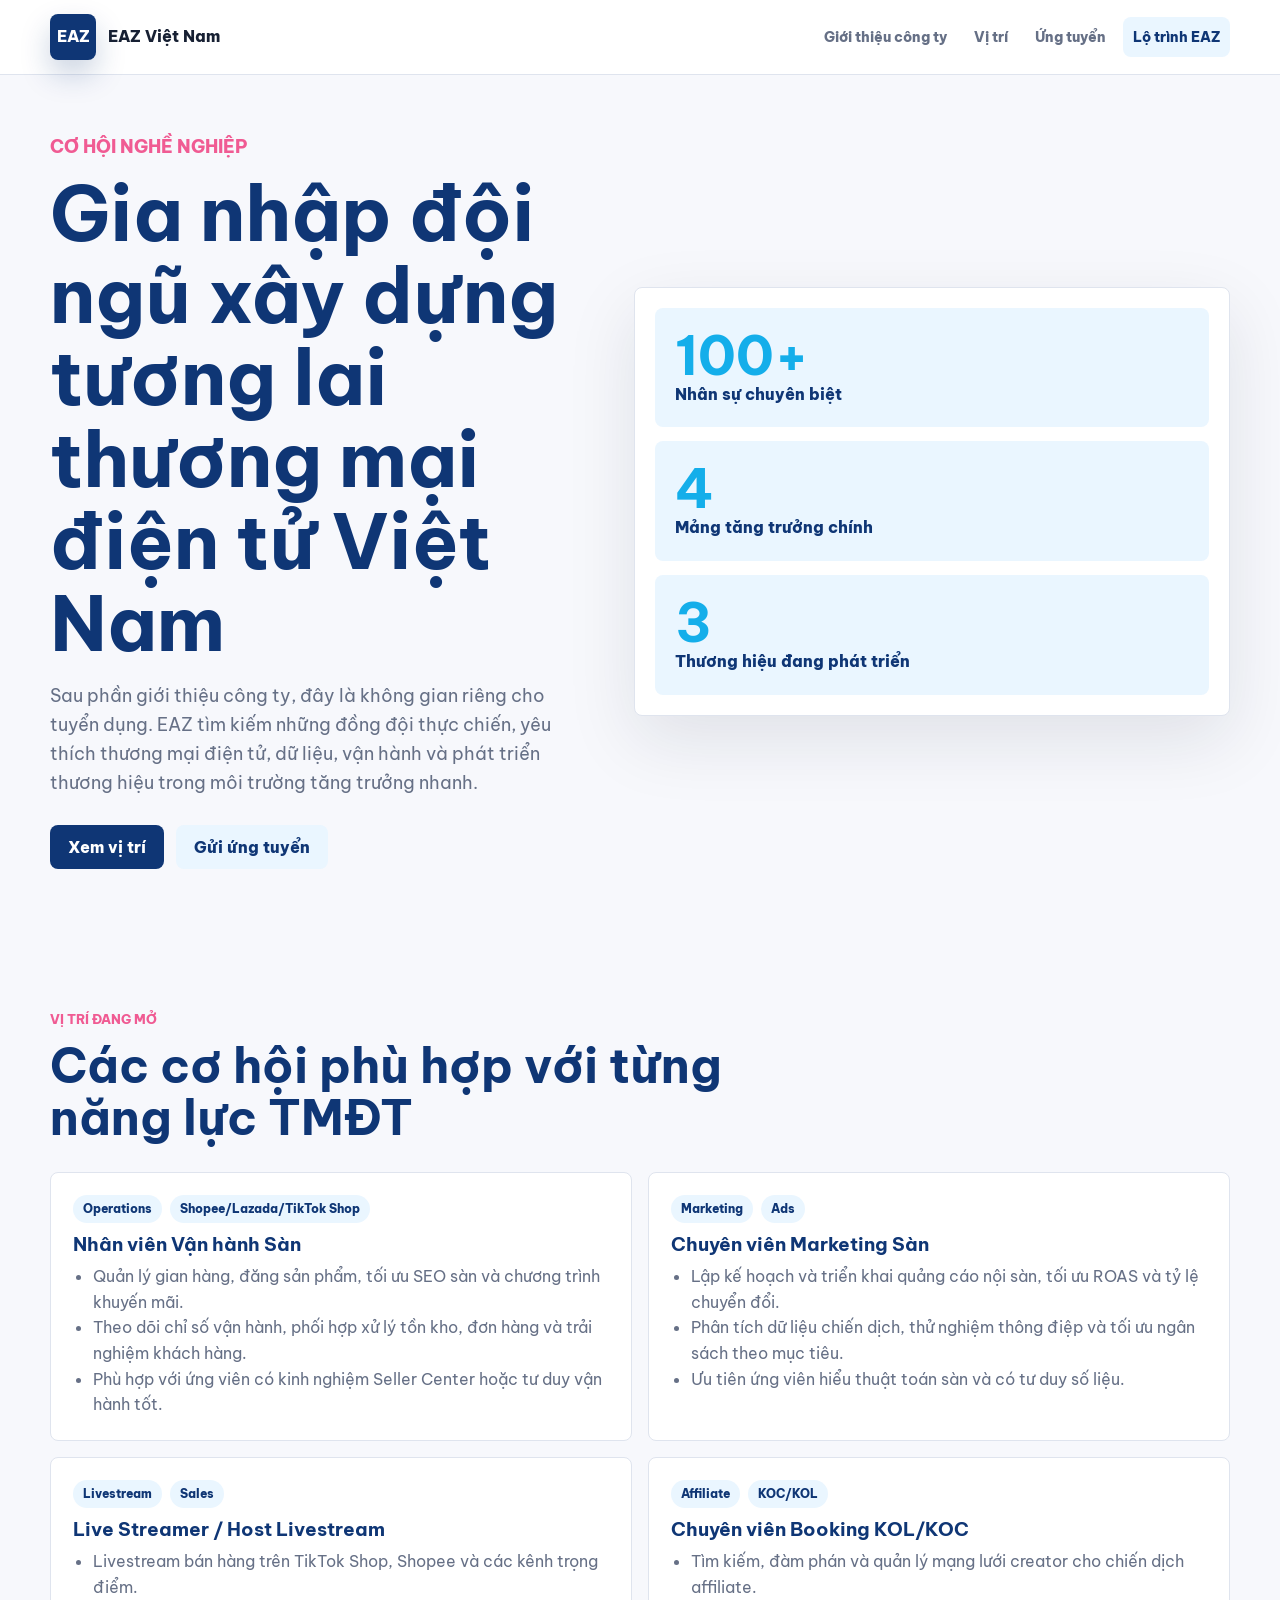
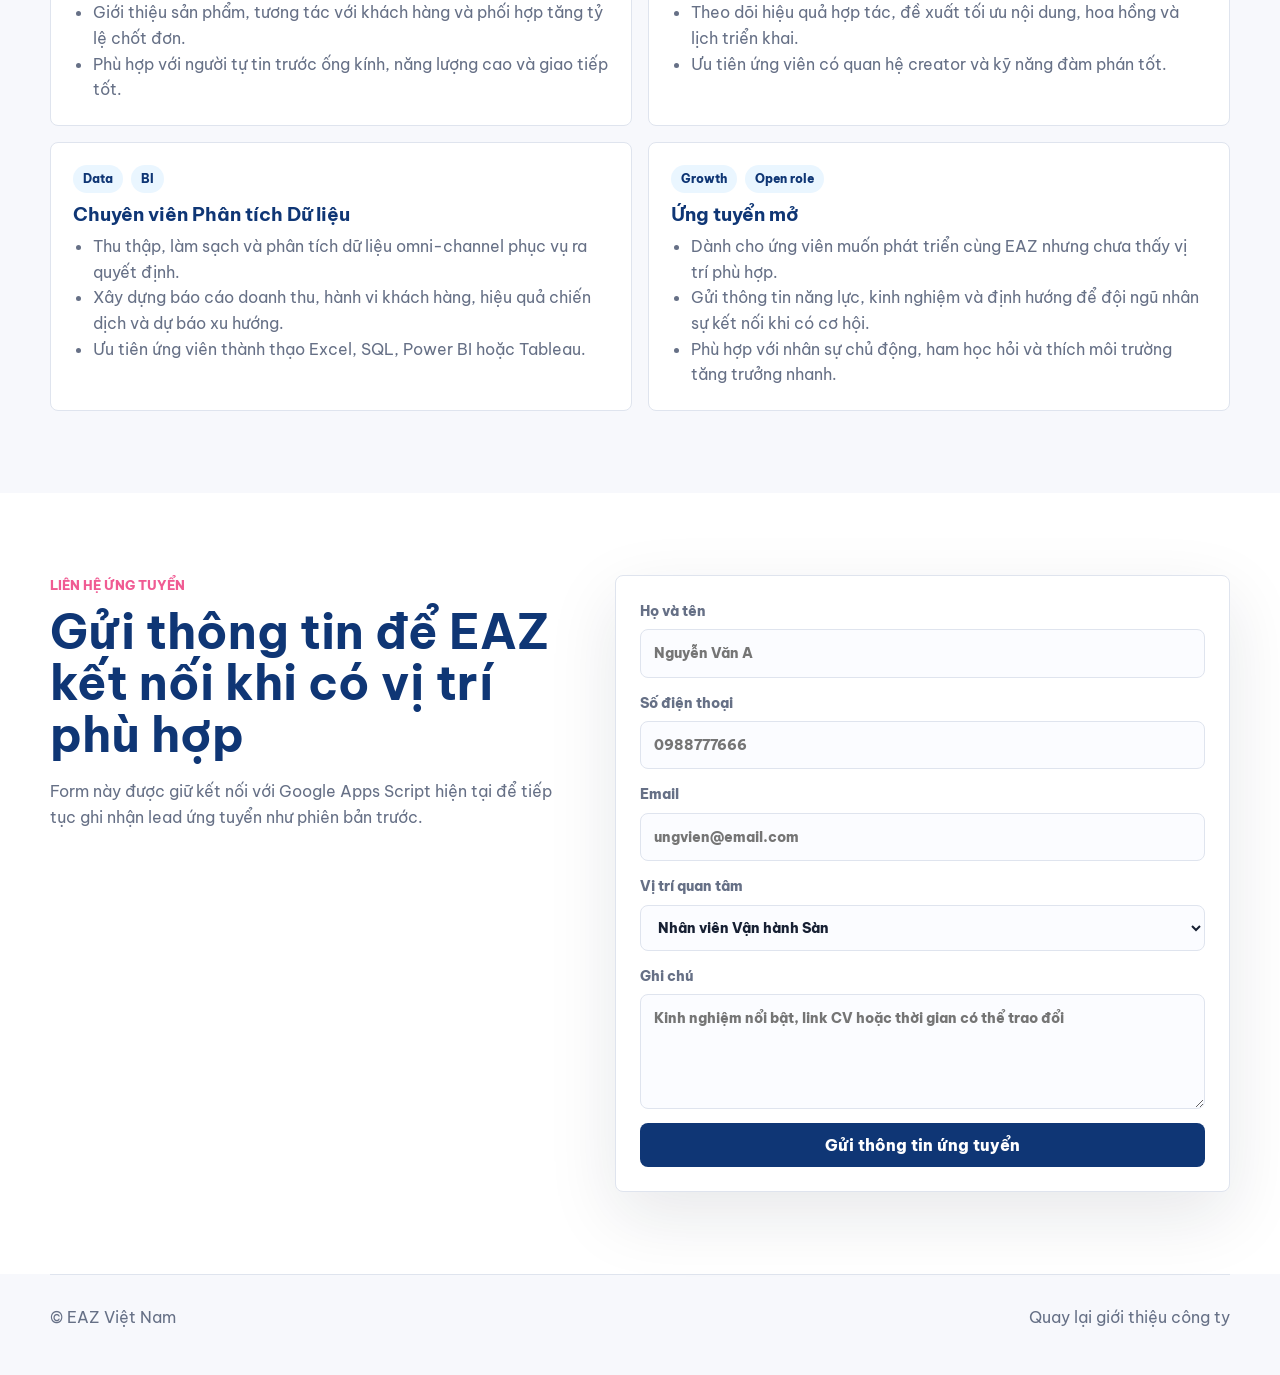
==== recruitment.html @ 61afcfa6 "Create infographic company and recruitment pages" ====
<!doctype html>
<html lang="vi">
  <head>
    <meta charset="utf-8" />
    <meta name="viewport" content="width=device-width, initial-scale=1" />
    <title>Tuyển dụng EAZ Việt Nam</title>
    <meta name="description" content="Cơ hội nghề nghiệp tại EAZ Việt Nam trong thương mại điện tử, livestream, affiliate, marketing, data và vận hành sàn." />
    <link rel="preconnect" href="https://fonts.googleapis.com" />
    <link rel="preconnect" href="https://fonts.gstatic.com" crossorigin />
    <link href="https://fonts.googleapis.com/css2?family=Be+Vietnam+Pro:wght@400;500;600;700;800&display=swap" rel="stylesheet" />
    <link rel="stylesheet" href="./styles.css" />
  </head>
  <body>
    <header class="site-header">
      <nav class="nav" aria-label="Điều hướng chính">
        <a class="brand" href="./index.html" aria-label="Trang chủ EAZ">
          <span class="brand-mark">EAZ</span>
          <span>EAZ Việt Nam</span>
        </a>
        <button class="menu-button" type="button" aria-expanded="false" aria-controls="main-nav">Menu</button>
        <div class="nav-links" id="main-nav">
          <a href="./index.html">Giới thiệu công ty</a>
          <a href="#jobs">Vị trí</a>
          <a href="#apply">Ứng tuyển</a>
          <a class="nav-pill" href="./index.html#roadmap">Lộ trình EAZ</a>
        </div>
      </nav>
    </header>

    <main>
      <section class="hero recruitment-hero">
        <div>
          <p class="eyebrow">Cơ hội nghề nghiệp</p>
          <h1>Gia nhập đội ngũ xây dựng tương lai thương mại điện tử Việt Nam</h1>
          <p>
            Sau phần giới thiệu công ty, đây là không gian riêng cho tuyển dụng. EAZ tìm kiếm những đồng đội thực chiến,
            yêu thích thương mại điện tử, dữ liệu, vận hành và phát triển thương hiệu trong môi trường tăng trưởng nhanh.
          </p>
          <div class="hero-actions">
            <a class="button primary" href="#jobs">Xem vị trí</a>
            <a class="button secondary" href="#apply">Gửi ứng tuyển</a>
          </div>
        </div>
        <aside class="talent-panel">
          <div><strong>100+</strong><span>Nhân sự chuyên biệt</span></div>
          <div><strong>4</strong><span>Mảng tăng trưởng chính</span></div>
          <div><strong>3</strong><span>Thương hiệu đang phát triển</span></div>
        </aside>
      </section>

      <section class="section" id="jobs">
        <div class="section-heading">
          <p class="eyebrow">Vị trí đang mở</p>
          <h2>Các cơ hội phù hợp với từng năng lực TMĐT</h2>
        </div>
        <div class="jobs-grid">
          <article class="job-card">
            <div class="job-tags"><span>Operations</span><span>Shopee/Lazada/TikTok Shop</span></div>
            <h3>Nhân viên Vận hành Sàn</h3>
            <ul>
              <li>Quản lý gian hàng, đăng sản phẩm, tối ưu SEO sàn và chương trình khuyến mãi.</li>
              <li>Theo dõi chỉ số vận hành, phối hợp xử lý tồn kho, đơn hàng và trải nghiệm khách hàng.</li>
              <li>Phù hợp với ứng viên có kinh nghiệm Seller Center hoặc tư duy vận hành tốt.</li>
            </ul>
          </article>
          <article class="job-card">
            <div class="job-tags"><span>Marketing</span><span>Ads</span></div>
            <h3>Chuyên viên Marketing Sàn</h3>
            <ul>
              <li>Lập kế hoạch và triển khai quảng cáo nội sàn, tối ưu ROAS và tỷ lệ chuyển đổi.</li>
              <li>Phân tích dữ liệu chiến dịch, thử nghiệm thông điệp và tối ưu ngân sách theo mục tiêu.</li>
              <li>Ưu tiên ứng viên hiểu thuật toán sàn và có tư duy số liệu.</li>
            </ul>
          </article>
          <article class="job-card">
            <div class="job-tags"><span>Livestream</span><span>Sales</span></div>
            <h3>Live Streamer / Host Livestream</h3>
            <ul>
              <li>Livestream bán hàng trên TikTok Shop, Shopee và các kênh trọng điểm.</li>
              <li>Giới thiệu sản phẩm, tương tác với khách hàng và phối hợp tăng tỷ lệ chốt đơn.</li>
              <li>Phù hợp với người tự tin trước ống kính, năng lượng cao và giao tiếp tốt.</li>
            </ul>
          </article>
          <article class="job-card">
            <div class="job-tags"><span>Affiliate</span><span>KOC/KOL</span></div>
            <h3>Chuyên viên Booking KOL/KOC</h3>
            <ul>
              <li>Tìm kiếm, đàm phán và quản lý mạng lưới creator cho chiến dịch affiliate.</li>
              <li>Theo dõi hiệu quả hợp tác, đề xuất tối ưu nội dung, hoa hồng và lịch triển khai.</li>
              <li>Ưu tiên ứng viên có quan hệ creator và kỹ năng đàm phán tốt.</li>
            </ul>
          </article>
          <article class="job-card">
            <div class="job-tags"><span>Data</span><span>BI</span></div>
            <h3>Chuyên viên Phân tích Dữ liệu</h3>
            <ul>
              <li>Thu thập, làm sạch và phân tích dữ liệu omni-channel phục vụ ra quyết định.</li>
              <li>Xây dựng báo cáo doanh thu, hành vi khách hàng, hiệu quả chiến dịch và dự báo xu hướng.</li>
              <li>Ưu tiên ứng viên thành thạo Excel, SQL, Power BI hoặc Tableau.</li>
            </ul>
          </article>
          <article class="job-card">
            <div class="job-tags"><span>Growth</span><span>Open role</span></div>
            <h3>Ứng tuyển mở</h3>
            <ul>
              <li>Dành cho ứng viên muốn phát triển cùng EAZ nhưng chưa thấy vị trí phù hợp.</li>
              <li>Gửi thông tin năng lực, kinh nghiệm và định hướng để đội ngũ nhân sự kết nối khi có cơ hội.</li>
              <li>Phù hợp với nhân sự chủ động, ham học hỏi và thích môi trường tăng trưởng nhanh.</li>
            </ul>
          </article>
        </div>
      </section>

      <section class="section apply-section" id="apply">
        <div>
          <p class="eyebrow">Liên hệ ứng tuyển</p>
          <h2>Gửi thông tin để EAZ kết nối khi có vị trí phù hợp</h2>
          <p>
            Form này được giữ kết nối với Google Apps Script hiện tại để tiếp tục ghi nhận lead ứng tuyển như phiên bản trước.
          </p>
        </div>
        <form class="apply-form" id="apply-form">
          <label>Họ và tên<input name="name" type="text" placeholder="Nguyễn Văn A" required /></label>
          <label>Số điện thoại<input name="phone" type="tel" placeholder="0988777666" required /></label>
          <label>Email<input name="email" type="email" placeholder="ungvien@email.com" /></label>
          <label>
            Vị trí quan tâm
            <select name="job">
              <option>Nhân viên Vận hành Sàn</option>
              <option>Chuyên viên Marketing Sàn</option>
              <option>Live Streamer / Host Livestream</option>
              <option>Chuyên viên Booking KOL/KOC</option>
              <option>Chuyên viên Phân tích Dữ liệu</option>
              <option>Ứng tuyển mở</option>
            </select>
          </label>
          <label>Ghi chú<textarea name="message" rows="4" placeholder="Kinh nghiệm nổi bật, link CV hoặc thời gian có thể trao đổi"></textarea></label>
          <button class="button primary" type="submit">Gửi thông tin ứng tuyển</button>
        </form>
      </section>
    </main>

    <footer class="footer">
      <span>© EAZ Việt Nam</span>
      <span><a href="./index.html">Quay lại giới thiệu công ty</a></span>
    </footer>

    <script src="./script.js"></script>
  </body>
</html>
---- styles.css ----
:root {
  color-scheme: light;
  --ink: #172033;
  --muted: #667086;
  --line: #dfe4ee;
  --bg: #f7f8fc;
  --surface: #ffffff;
  --primary: #0f3675;
  --primary-2: #1173bc;
  --cyan: #14aeea;
  --pink: #f05b93;
  --green: #18a878;
  --soft-blue: #eaf6ff;
  --soft-pink: #fff0f6;
  --shadow: 0 24px 70px rgba(23, 32, 51, 0.1);
}

* {
  box-sizing: border-box;
}

html {
  scroll-behavior: smooth;
}

body {
  margin: 0;
  color: var(--ink);
  background: var(--bg);
  font-family: "Be Vietnam Pro", system-ui, -apple-system, BlinkMacSystemFont, "Segoe UI", sans-serif;
  line-height: 1.6;
}

a {
  color: inherit;
  text-decoration: none;
}

img {
  display: block;
  max-width: 100%;
}

.site-header {
  position: sticky;
  top: 0;
  z-index: 20;
  background: rgba(255, 255, 255, 0.93);
  border-bottom: 1px solid var(--line);
  backdrop-filter: blur(18px);
}

.nav,
.section,
.hero,
.footer {
  width: min(1180px, calc(100% - 40px));
  margin: 0 auto;
}

.nav {
  min-height: 74px;
  display: flex;
  align-items: center;
  justify-content: space-between;
  gap: 22px;
}

.brand {
  display: inline-flex;
  align-items: center;
  gap: 12px;
  color: var(--ink);
  font-weight: 800;
}

.brand-mark {
  display: grid;
  width: 46px;
  height: 46px;
  place-items: center;
  border-radius: 8px;
  color: #fff;
  background: var(--primary);
  box-shadow: 0 14px 30px rgba(15, 54, 117, 0.22);
}

.nav-links {
  display: flex;
  align-items: center;
  gap: 7px;
  color: var(--muted);
  font-size: 14px;
  font-weight: 750;
}

.nav-links a {
  padding: 9px 10px;
  border-radius: 8px;
}

.nav-links a:hover,
.nav-pill {
  color: var(--primary);
  background: var(--soft-blue);
}

.menu-button,
.button {
  display: inline-flex;
  min-height: 44px;
  align-items: center;
  justify-content: center;
  border: 0;
  border-radius: 8px;
  padding: 0 18px;
  cursor: pointer;
  font: inherit;
  font-weight: 800;
}

.menu-button {
  display: none;
  border: 1px solid var(--line);
  background: var(--surface);
}

.button.primary {
  color: #fff;
  background: var(--primary);
}

.button.secondary {
  color: var(--primary);
  background: var(--soft-blue);
}

.hero {
  min-height: calc(100vh - 74px);
  display: grid;
  grid-template-columns: minmax(0, 0.95fr) minmax(400px, 1.05fr);
  gap: 44px;
  align-items: center;
  padding: 58px 0;
}

.hero h1,
.section h2 {
  margin: 0 0 18px;
  color: var(--primary);
  line-height: 1.08;
  letter-spacing: 0;
}

.hero h1 {
  font-size: clamp(44px, 6vw, 76px);
}

.section h2 {
  font-size: clamp(30px, 4vw, 48px);
}

h3,
p {
  margin-top: 0;
}

h3 {
  margin-bottom: 8px;
  color: var(--primary);
  line-height: 1.25;
}

p,
li {
  color: var(--muted);
}

.eyebrow {
  margin: 0 0 10px;
  color: var(--pink);
  font-size: 13px;
  font-weight: 800;
  letter-spacing: 0;
  text-transform: uppercase;
}

.hero-copy p,
.recruitment-hero p {
  max-width: 670px;
  font-size: 18px;
}

.hero-actions {
  display: flex;
  flex-wrap: wrap;
  gap: 12px;
  margin-top: 28px;
}

.orbit-wrap {
  min-height: 540px;
  display: grid;
  place-items: end center;
  overflow: hidden;
}

.orbit {
  position: relative;
  width: min(100%, 650px);
  aspect-ratio: 1.25 / 1;
  border-bottom: 0;
}

.orbit::before,
.orbit::after {
  content: "";
  position: absolute;
  inset: 15% 2% auto;
  height: 76%;
  border: 15px solid rgba(20, 174, 234, 0.18);
  border-bottom: 0;
  border-radius: 999px 999px 0 0;
}

.orbit::after {
  inset: 29% 15% auto;
  height: 55%;
  border-width: 58px;
  filter: blur(2px);
}

.orbit-core {
  position: absolute;
  left: 50%;
  bottom: 8%;
  z-index: 2;
  transform: translateX(-50%);
  text-align: center;
}

.orbit-core strong,
.orbit-core span {
  display: block;
  font-size: clamp(38px, 5vw, 62px);
  font-weight: 850;
  line-height: 1.1;
}

.orbit-core span {
  color: var(--cyan);
}

.orbit-node {
  position: absolute;
  z-index: 3;
  display: grid;
  width: 88px;
  height: 88px;
  place-items: center;
  border: 1px solid var(--line);
  border-radius: 50%;
  color: var(--primary);
  background: #fff;
  box-shadow: var(--shadow);
  font-size: 12px;
  font-weight: 850;
  text-align: center;
}

.node-1 { left: 8%; top: 45%; }
.node-2 { left: 25%; top: 19%; }
.node-3 { left: 50%; top: 7%; transform: translateX(-50%); }
.node-4 { right: 25%; top: 19%; }
.node-5 { right: 7%; top: 45%; }

.section {
  padding: 82px 0;
}

.section-heading {
  max-width: 760px;
  margin-bottom: 28px;
}

.split-section,
.mission-board,
.apply-section {
  display: grid;
  grid-template-columns: minmax(0, 0.85fr) minmax(420px, 1fr);
  gap: 42px;
  align-items: start;
}

.rich-copy {
  padding-left: 28px;
  border-left: 6px solid var(--cyan);
}

.figures-section {
  background: #fff;
  width: 100%;
  max-width: none;
  padding-left: max(20px, calc((100vw - 1180px) / 2));
  padding-right: max(20px, calc((100vw - 1180px) / 2));
}

.figure-list {
  display: grid;
  max-width: 780px;
  margin-left: auto;
  gap: 34px;
}

.figure-list article {
  display: grid;
  grid-template-columns: 180px minmax(0, 1fr);
  gap: 28px;
  align-items: start;
}

.figure-list strong {
  color: var(--cyan);
  font-size: clamp(56px, 9vw, 104px);
  font-weight: 500;
  line-height: 0.95;
}

.mission-card,
.brand-flow article,
.value-grid article,
.roadmap article,
.job-card,
.apply-form,
.talent-panel {
  border: 1px solid var(--line);
  border-radius: 8px;
  background: var(--surface);
}

.mission-card {
  padding: 24px;
}

.mission-card.vision {
  grid-row: span 2;
  color: #fff;
  background: linear-gradient(135deg, var(--primary), var(--primary-2));
}

.mission-card.vision h2,
.mission-card.vision .eyebrow {
  color: #fff;
}

.brand-flow {
  display: grid;
  grid-template-columns: repeat(3, minmax(0, 1fr));
  gap: 16px;
}

.brand-flow article {
  overflow: hidden;
}

.brand-flow img {
  width: 100%;
  height: 230px;
  object-fit: cover;
  background: #eef3f8;
}

.brand-flow h3,
.brand-flow p {
  padding-left: 22px;
  padding-right: 22px;
}

.brand-flow h3 {
  padding-top: 20px;
}

.brand-flow p {
  padding-bottom: 22px;
}

.process-wheel {
  position: relative;
  min-height: 620px;
  display: grid;
  place-items: center;
}

.process-wheel::before {
  content: "";
  position: absolute;
  width: min(620px, 78vw);
  aspect-ratio: 1;
  border: 2px dashed rgba(20, 174, 234, 0.45);
  border-radius: 50%;
}

.process-core {
  position: relative;
  z-index: 2;
  display: grid;
  width: 190px;
  height: 190px;
  place-items: center;
  border-radius: 50%;
  color: #fff;
  background: var(--primary);
  font-size: 28px;
  font-weight: 850;
  line-height: 1.1;
  text-align: center;
  box-shadow: var(--shadow);
}

.process-item {
  position: absolute;
  width: min(270px, 42vw);
  padding: 18px;
  border: 1px solid var(--line);
  border-radius: 8px;
  background: #fff;
  box-shadow: 0 18px 48px rgba(23, 32, 51, 0.08);
}

.process-item span,
.value-grid span,
.roadmap span {
  color: var(--pink);
  font-weight: 850;
}

.item-a { left: 4%; top: 11%; }
.item-b { right: 4%; top: 11%; }
.item-c { right: 4%; bottom: 11%; }
.item-d { left: 4%; bottom: 11%; }

.culture-section {
  background: var(--soft-blue);
  width: 100%;
  max-width: none;
  padding-left: max(20px, calc((100vw - 1180px) / 2));
  padding-right: max(20px, calc((100vw - 1180px) / 2));
}

.value-grid,
.roadmap,
.jobs-grid {
  display: grid;
  grid-template-columns: repeat(3, minmax(0, 1fr));
  gap: 16px;
}

.value-grid article,
.roadmap article,
.job-card {
  padding: 22px;
}

.roadmap {
  position: relative;
}

.roadmap::before {
  content: "";
  position: absolute;
  left: 8%;
  right: 8%;
  top: 42px;
  height: 3px;
  background: linear-gradient(90deg, var(--cyan), var(--pink));
}

.roadmap article {
  position: relative;
}

.company-close {
  text-align: center;
}

.company-close h2 {
  max-width: 860px;
  margin-left: auto;
  margin-right: auto;
}

.recruitment-hero {
  min-height: 560px;
}

.talent-panel {
  display: grid;
  gap: 14px;
  padding: 20px;
  box-shadow: var(--shadow);
}

.talent-panel div {
  padding: 20px;
  border-radius: 8px;
  background: var(--soft-blue);
}

.talent-panel strong {
  display: block;
  color: var(--cyan);
  font-size: 54px;
  line-height: 1;
}

.talent-panel span {
  color: var(--primary);
  font-weight: 800;
}

.jobs-grid {
  grid-template-columns: repeat(2, minmax(0, 1fr));
}

.job-tags {
  display: flex;
  flex-wrap: wrap;
  gap: 8px;
  margin-bottom: 10px;
}

.job-tags span {
  display: inline-flex;
  min-height: 28px;
  align-items: center;
  border-radius: 999px;
  padding: 0 10px;
  color: var(--primary);
  background: var(--soft-blue);
  font-size: 12px;
  font-weight: 800;
}

.job-card ul {
  margin: 0;
  padding-left: 20px;
}

.apply-section {
  background: #fff;
  width: 100%;
  max-width: none;
  padding-left: max(20px, calc((100vw - 1180px) / 2));
  padding-right: max(20px, calc((100vw - 1180px) / 2));
}

.apply-form {
  display: grid;
  gap: 14px;
  padding: 24px;
  box-shadow: var(--shadow);
}

label {
  display: grid;
  gap: 7px;
  color: var(--muted);
  font-size: 14px;
  font-weight: 750;
}

input,
select,
textarea {
  width: 100%;
  border: 1px solid var(--line);
  border-radius: 8px;
  background: #fbfcff;
  color: var(--ink);
  font: inherit;
  padding: 12px 13px;
  outline: none;
}

textarea {
  resize: vertical;
}

input:focus,
select:focus,
textarea:focus {
  border-color: var(--primary-2);
  box-shadow: 0 0 0 3px var(--soft-blue);
}

.footer {
  display: flex;
  justify-content: space-between;
  gap: 18px;
  padding: 30px 0 44px;
  color: var(--muted);
  border-top: 1px solid var(--line);
}

.toast {
  position: fixed;
  right: 18px;
  bottom: 18px;
  z-index: 50;
  max-width: min(360px, calc(100% - 36px));
  padding: 13px 15px;
  border-radius: 8px;
  color: #fff;
  background: var(--primary);
  box-shadow: var(--shadow);
}

@media (max-width: 980px) {
  .nav {
    flex-wrap: wrap;
    padding: 12px 0;
  }

  .menu-button {
    display: inline-flex;
  }

  .nav-links {
    display: none;
    width: 100%;
    flex-direction: column;
    align-items: stretch;
  }

  .nav-links.open {
    display: flex;
  }

  .hero,
  .split-section,
  .mission-board,
  .apply-section {
    grid-template-columns: 1fr;
  }

  .orbit-wrap {
    min-height: 430px;
  }

  .brand-flow,
  .value-grid,
  .roadmap,
  .jobs-grid {
    grid-template-columns: repeat(2, minmax(0, 1fr));
  }

  .figure-list {
    margin-left: 0;
  }

  .process-wheel {
    display: grid;
    min-height: auto;
    gap: 14px;
  }

  .process-wheel::before,
  .process-core {
    display: none;
  }

  .process-item {
    position: static;
    width: auto;
  }

  .roadmap::before {
    display: none;
  }
}

@media (max-width: 640px) {
  .nav,
  .section,
  .hero,
  .footer {
    width: min(100% - 24px, 1180px);
  }

  .hero {
    min-height: auto;
    padding: 44px 0;
  }

  .hero h1 {
    font-size: 42px;
  }

  .orbit-node {
    width: 70px;
    height: 70px;
    font-size: 10px;
  }

  .figure-list article,
  .brand-flow,
  .value-grid,
  .roadmap,
  .jobs-grid {
    grid-template-columns: 1fr;
  }

  .figure-list article {
    gap: 8px;
  }

  .rich-copy {
    padding-left: 18px;
  }

  .footer {
    flex-direction: column;
  }
}
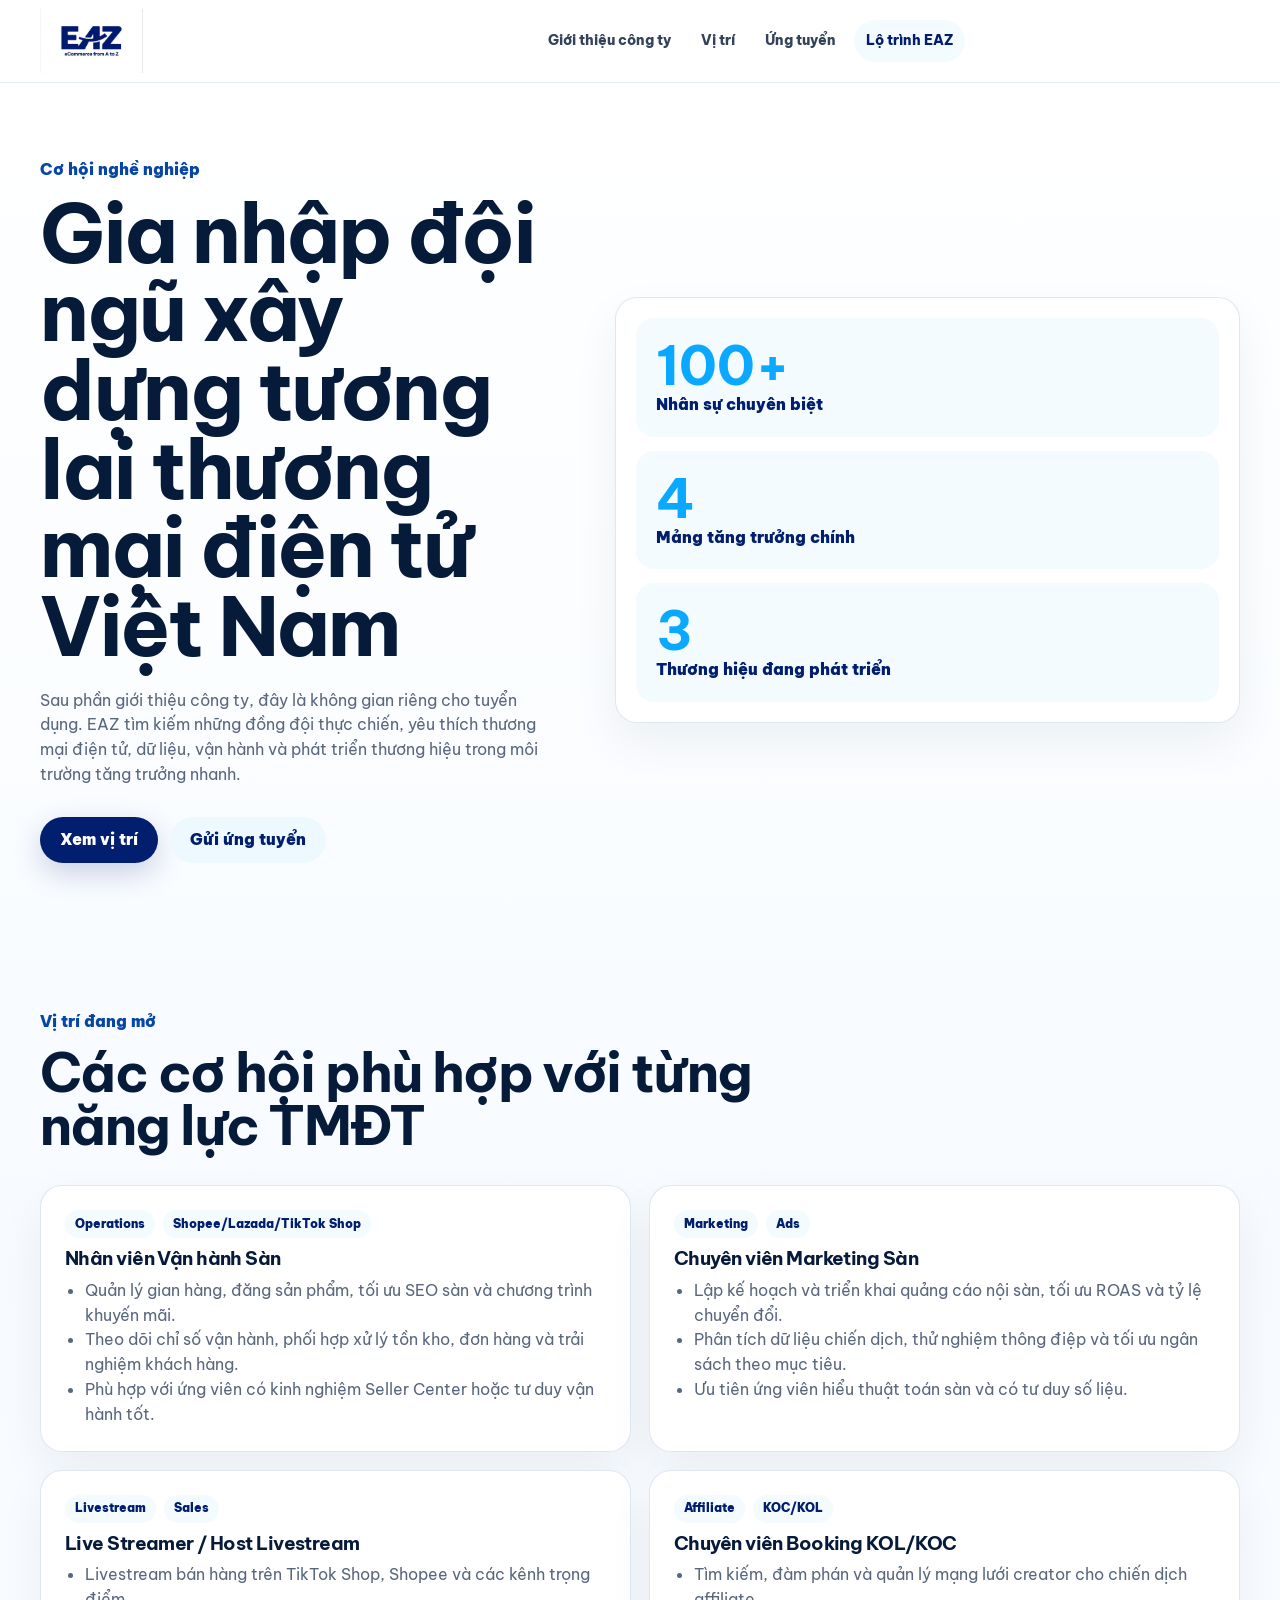
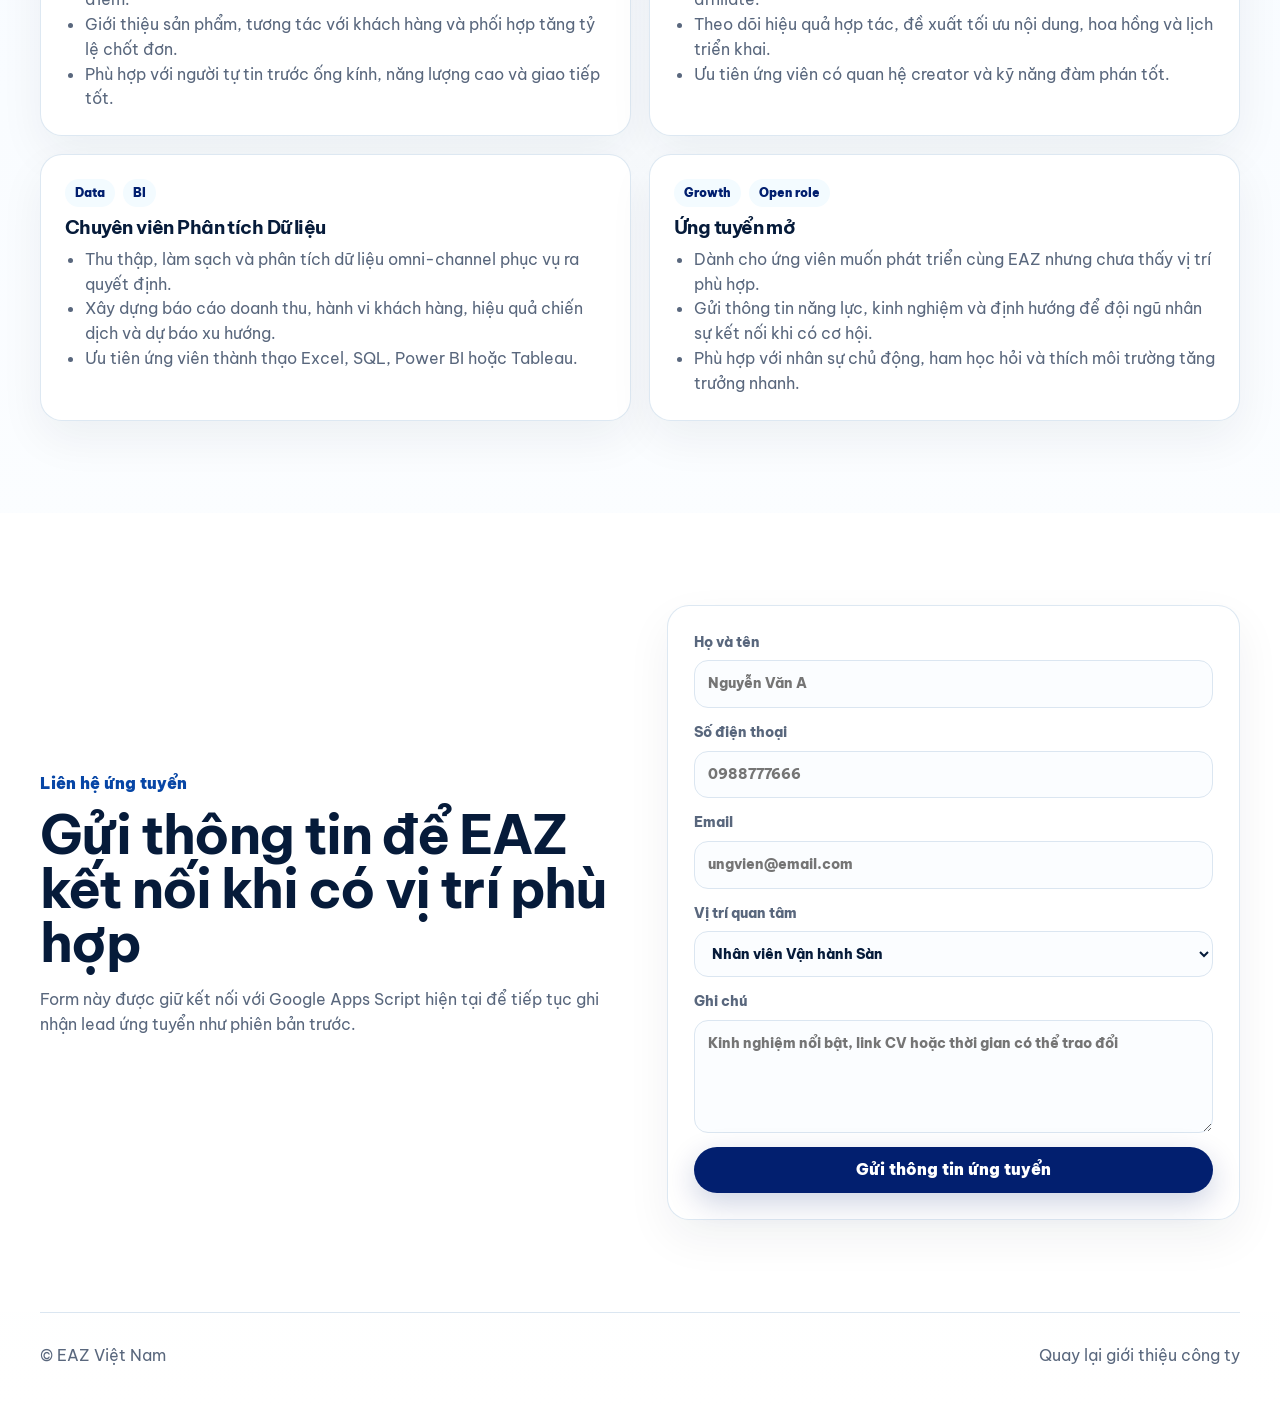
==== commit d0764f01: "Fix recruitment header logo" ====
--- a/recruitment.html
+++ b/recruitment.html
@@ -14,8 +14,7 @@
     <header class="site-header">
       <nav class="nav" aria-label="Điều hướng chính">
         <a class="brand" href="./index.html" aria-label="Trang chủ EAZ">
-          <span class="brand-mark">EAZ</span>
-          <span>EAZ Việt Nam</span>
+          <img class="brand-logo-main" src="./assets/eaz-logo-primary.jpg" alt="EAZ Việt Nam" />
         </a>
         <button class="menu-button" type="button" aria-expanded="false" aria-controls="main-nav">Menu</button>
         <div class="nav-links" id="main-nav">
--- a/styles.css
+++ b/styles.css
@@ -1,597 +1,524 @@
+@import url("https://fontsapi.zeoseven.com/2119/main/result.css");
+
 :root {
   color-scheme: light;
-  --ink: #172033;
-  --muted: #667086;
-  --line: #dfe4ee;
-  --bg: #f7f8fc;
+  --ink: #061b3a;
+  --muted: #59677d;
+  --line: #dbe6f1;
+  --bg: #f7fbff;
   --surface: #ffffff;
-  --primary: #0f3675;
-  --primary-2: #1173bc;
-  --cyan: #14aeea;
-  --pink: #f05b93;
-  --green: #18a878;
-  --soft-blue: #eaf6ff;
-  --soft-pink: #fff0f6;
-  --shadow: 0 24px 70px rgba(23, 32, 51, 0.1);
-}
-
-* {
-  box-sizing: border-box;
-}
-
-html {
-  scroll-behavior: smooth;
-}
-
+  --primary: #021f6f;
+  --primary-2: #0746a6;
+  --blue: #0aa8ff;
+  --sky: #dff5ff;
+  --pale: #f3fbff;
+  --green: #c8f5e4;
+  --pink: #ff5a91;
+  --shadow: 0 24px 80px rgba(6, 27, 58, 0.1);
+  --font: "ZSFT-2119", "Nacelle", "Inter", "Be Vietnam Pro", system-ui, sans-serif;
+}
+
+* { box-sizing: border-box; }
+html { scroll-behavior: smooth; }
 body {
   margin: 0;
   color: var(--ink);
-  background: var(--bg);
-  font-family: "Be Vietnam Pro", system-ui, -apple-system, BlinkMacSystemFont, "Segoe UI", sans-serif;
-  line-height: 1.6;
-}
-
-a {
-  color: inherit;
-  text-decoration: none;
-}
-
-img {
-  display: block;
-  max-width: 100%;
+  background: linear-gradient(180deg, #ffffff 0%, #f7fbff 42%, #ffffff 100%);
+  font-family: var(--font);
+  line-height: 1.55;
+}
+a { color: inherit; text-decoration: none; }
+img { display: block; max-width: 100%; }
+
+.announcement {
+  min-height: 42px;
+  display: grid;
+  place-items: center;
+  background: #daf8e8;
+  color: #073b2d;
+  font-size: 14px;
+  font-weight: 760;
 }
 
 .site-header {
   position: sticky;
   top: 0;
   z-index: 20;
-  background: rgba(255, 255, 255, 0.93);
-  border-bottom: 1px solid var(--line);
-  backdrop-filter: blur(18px);
+  background: rgba(255, 255, 255, 0.88);
+  border-bottom: 1px solid rgba(219, 230, 241, 0.8);
+  backdrop-filter: blur(20px);
 }
 
 .nav,
 .section,
 .hero,
+.logo-strip,
 .footer {
-  width: min(1180px, calc(100% - 40px));
+  width: min(1200px, calc(100% - 48px));
   margin: 0 auto;
 }
 
 .nav {
-  min-height: 74px;
-  display: flex;
-  align-items: center;
-  justify-content: space-between;
+  min-height: 82px;
+  display: grid;
+  grid-template-columns: 220px minmax(0, 1fr) auto;
+  align-items: center;
   gap: 22px;
 }
 
 .brand {
   display: inline-flex;
   align-items: center;
-  gap: 12px;
-  color: var(--ink);
-  font-weight: 800;
-}
-
-.brand-mark {
-  display: grid;
-  width: 46px;
-  height: 46px;
-  place-items: center;
-  border-radius: 8px;
-  color: #fff;
-  background: var(--primary);
-  box-shadow: 0 14px 30px rgba(15, 54, 117, 0.22);
+}
+
+.brand-logo-main {
+  width: 174px;
+  height: 64px;
+  object-fit: contain;
+  object-position: left center;
 }
 
 .nav-links {
+  justify-self: center;
   display: flex;
   align-items: center;
-  gap: 7px;
-  color: var(--muted);
+  gap: 6px;
+  color: #33435a;
   font-size: 14px;
-  font-weight: 750;
+  font-weight: 760;
 }
 
 .nav-links a {
-  padding: 9px 10px;
-  border-radius: 8px;
+  padding: 10px 12px;
+  border-radius: 999px;
 }
 
 .nav-links a:hover,
 .nav-pill {
   color: var(--primary);
-  background: var(--soft-blue);
-}
-
+  background: var(--pale);
+}
+
+.nav-cta,
 .menu-button,
 .button {
+  min-height: 46px;
   display: inline-flex;
-  min-height: 44px;
   align-items: center;
   justify-content: center;
   border: 0;
-  border-radius: 8px;
-  padding: 0 18px;
+  border-radius: 999px;
+  padding: 0 20px;
   cursor: pointer;
   font: inherit;
-  font-weight: 800;
+  font-weight: 820;
+}
+
+.nav-cta,
+.button.primary {
+  color: #fff;
+  background: var(--primary);
+  box-shadow: 0 10px 30px rgba(2, 31, 111, 0.2);
+}
+
+.button.secondary {
+  color: var(--primary);
+  background: #edf8ff;
 }
 
 .menu-button {
   display: none;
   border: 1px solid var(--line);
-  background: var(--surface);
-}
-
-.button.primary {
-  color: #fff;
-  background: var(--primary);
-}
-
-.button.secondary {
-  color: var(--primary);
-  background: var(--soft-blue);
+  background: #fff;
 }
 
 .hero {
-  min-height: calc(100vh - 74px);
-  display: grid;
-  grid-template-columns: minmax(0, 0.95fr) minmax(400px, 1.05fr);
-  gap: 44px;
-  align-items: center;
-  padding: 58px 0;
-}
-
-.hero h1,
+  min-height: calc(100vh - 124px);
+  display: grid;
+  grid-template-columns: minmax(0, 0.9fr) minmax(460px, 1.1fr);
+  gap: 64px;
+  align-items: center;
+  padding: 74px 0 54px;
+}
+
+h1, h2, h3, p { margin-top: 0; }
+h1, h2, h3 {
+  color: var(--ink);
+  letter-spacing: -0.03em;
+}
+.hero h1 {
+  max-width: 760px;
+  margin: 0 0 22px;
+  font-size: clamp(46px, 6.4vw, 84px);
+  line-height: 0.96;
+}
 .section h2 {
   margin: 0 0 18px;
-  color: var(--primary);
-  line-height: 1.08;
-  letter-spacing: 0;
-}
-
-.hero h1 {
-  font-size: clamp(44px, 6vw, 76px);
-}
-
-.section h2 {
-  font-size: clamp(30px, 4vw, 48px);
-}
-
-h3,
-p {
-  margin-top: 0;
-}
-
-h3 {
-  margin-bottom: 8px;
-  color: var(--primary);
-  line-height: 1.25;
-}
-
-p,
-li {
-  color: var(--muted);
-}
+  font-size: clamp(32px, 4.2vw, 58px);
+  line-height: 1;
+}
+h3 { margin-bottom: 8px; line-height: 1.16; }
+p, li { color: var(--muted); }
 
 .eyebrow {
-  margin: 0 0 10px;
-  color: var(--pink);
-  font-size: 13px;
-  font-weight: 800;
-  letter-spacing: 0;
-  text-transform: uppercase;
-}
-
-.hero-copy p,
-.recruitment-hero p {
-  max-width: 670px;
-  font-size: 18px;
+  margin: 0 0 12px;
+  color: var(--primary-2);
+  font-size: 16px;
+  font-weight: 820;
+}
+
+.hero-copy p {
+  max-width: 660px;
+  font-size: 19px;
 }
 
 .hero-actions {
   display: flex;
   flex-wrap: wrap;
   gap: 12px;
-  margin-top: 28px;
-}
-
-.orbit-wrap {
-  min-height: 540px;
-  display: grid;
-  place-items: end center;
+  margin-top: 30px;
+}
+
+.hero-stage {
+  position: relative;
+  min-height: 560px;
+}
+
+.dashboard-card {
+  position: relative;
   overflow: hidden;
-}
-
-.orbit {
-  position: relative;
-  width: min(100%, 650px);
-  aspect-ratio: 1.25 / 1;
-  border-bottom: 0;
-}
-
-.orbit::before,
-.orbit::after {
-  content: "";
+  min-height: 548px;
+  padding: 18px;
+  border: 1px solid rgba(196, 216, 236, 0.9);
+  border-radius: 22px;
+  background:
+    radial-gradient(circle at 20% 8%, rgba(10, 168, 255, 0.16), transparent 28%),
+    linear-gradient(135deg, #ffffff 0%, #f0f9ff 52%, #e8f5ff 100%);
+  box-shadow: var(--shadow);
+}
+
+.window-bar {
+  display: flex;
+  gap: 7px;
+  padding: 8px 4px 14px;
+}
+.window-bar span {
+  width: 10px;
+  height: 10px;
+  border-radius: 50%;
+  background: #a9c2dc;
+}
+
+.dashboard-head {
+  display: flex;
+  align-items: center;
+  justify-content: space-between;
+  gap: 16px;
+  margin-bottom: 16px;
+  padding: 16px;
+  border-radius: 18px;
+  background: var(--primary);
+  color: #fff;
+}
+.dashboard-head img {
+  width: 188px;
+  height: 76px;
+  object-fit: contain;
+}
+.dashboard-head span {
+  color: #bfeaff;
+  font-weight: 820;
+}
+
+.dashboard-grid {
+  display: grid;
+  grid-template-columns: repeat(3, minmax(0, 1fr));
+  gap: 12px;
+}
+
+.dash-brand {
+  display: grid;
+  gap: 10px;
+  min-height: 142px;
+  align-content: center;
+  justify-items: center;
+  padding: 14px;
+  border: 1px solid rgba(219, 230, 241, 0.9);
+  border-radius: 18px;
+  background: rgba(255, 255, 255, 0.86);
+}
+.dash-brand img {
+  width: 118px;
+  height: 58px;
+  object-fit: contain;
+}
+
+.dashboard-line {
+  display: grid;
+  gap: 9px;
+  margin: 18px 0;
+}
+.dashboard-line span {
+  display: block;
+  height: 10px;
+  border-radius: 999px;
+  background: linear-gradient(90deg, rgba(2,31,111,0.14), rgba(10,168,255,0.42));
+}
+.dashboard-line span:nth-child(2) { width: 86%; }
+.dashboard-line span:nth-child(3) { width: 70%; }
+.dashboard-line span:nth-child(4) { width: 52%; }
+
+.dashboard-products {
+  display: grid;
+  grid-template-columns: 1fr 1fr 1fr;
+  gap: 14px;
+  align-items: end;
+}
+.dashboard-products img {
+  width: 100%;
+  height: 178px;
+  object-fit: contain;
+  padding: 10px;
+  border-radius: 18px;
+  background: rgba(255,255,255,0.88);
+}
+
+.floating-metric {
   position: absolute;
-  inset: 15% 2% auto;
-  height: 76%;
-  border: 15px solid rgba(20, 174, 234, 0.18);
-  border-bottom: 0;
-  border-radius: 999px 999px 0 0;
-}
-
-.orbit::after {
-  inset: 29% 15% auto;
-  height: 55%;
-  border-width: 58px;
-  filter: blur(2px);
-}
-
-.orbit-core {
-  position: absolute;
-  left: 50%;
-  bottom: 8%;
   z-index: 2;
-  transform: translateX(-50%);
-  text-align: center;
-}
-
-.orbit-core strong,
-.orbit-core span {
-  display: block;
-  font-size: clamp(38px, 5vw, 62px);
-  font-weight: 850;
-  line-height: 1.1;
-}
-
-.orbit-core span {
-  color: var(--cyan);
-}
-
-.orbit-node {
-  position: absolute;
-  z-index: 3;
-  display: grid;
-  width: 88px;
-  height: 88px;
-  place-items: center;
-  border: 1px solid var(--line);
-  border-radius: 50%;
-  color: var(--primary);
+  display: grid;
+  gap: 2px;
+  width: 176px;
+  padding: 17px;
+  border: 1px solid rgba(196, 216, 236, 0.8);
+  border-radius: 18px;
   background: #fff;
   box-shadow: var(--shadow);
-  font-size: 12px;
-  font-weight: 850;
-  text-align: center;
-}
-
-.node-1 { left: 8%; top: 45%; }
-.node-2 { left: 25%; top: 19%; }
-.node-3 { left: 50%; top: 7%; transform: translateX(-50%); }
-.node-4 { right: 25%; top: 19%; }
-.node-5 { right: 7%; top: 45%; }
+}
+.floating-metric strong {
+  color: var(--blue);
+  font-size: 34px;
+  line-height: 1;
+}
+.floating-metric span {
+  color: var(--primary);
+  font-size: 13px;
+  font-weight: 820;
+}
+.metric-a { right: -18px; top: 48px; }
+.metric-b { left: -34px; bottom: 48px; }
+
+.logo-strip {
+  display: grid;
+  grid-template-columns: 1.1fr repeat(3, minmax(140px, 1fr));
+  gap: 18px;
+  align-items: center;
+  padding: 20px 24px;
+  border: 1px solid rgba(219, 230, 241, 0.92);
+  border-radius: 22px;
+  background: #fff;
+  box-shadow: 0 16px 42px rgba(6,27,58,0.06);
+}
+.logo-strip span {
+  color: var(--muted);
+  font-weight: 820;
+}
+.logo-strip img {
+  max-height: 58px;
+  width: 150px;
+  object-fit: contain;
+  justify-self: center;
+}
 
 .section {
-  padding: 82px 0;
-}
-
+  padding: 92px 0;
+}
 .section-heading {
-  max-width: 760px;
-  margin-bottom: 28px;
-}
-
-.split-section,
+  max-width: 790px;
+  margin-bottom: 32px;
+}
+
+.feature-split,
 .mission-board,
 .apply-section {
   display: grid;
-  grid-template-columns: minmax(0, 0.85fr) minmax(420px, 1fr);
-  gap: 42px;
-  align-items: start;
-}
-
-.rich-copy {
-  padding-left: 28px;
-  border-left: 6px solid var(--cyan);
-}
-
-.figures-section {
+  grid-template-columns: minmax(0, 1fr) minmax(420px, 1fr);
+  gap: 54px;
+  align-items: center;
+}
+
+.feature-media {
+  padding: 30px;
+  border: 1px solid rgba(219, 230, 241, 0.92);
+  border-radius: 22px;
   background: #fff;
+  box-shadow: var(--shadow);
+}
+.feature-media img {
+  width: 100%;
+  height: 430px;
+  object-fit: contain;
+}
+
+.figures-section,
+.steps-section,
+.culture-section,
+.apply-section {
   width: 100%;
   max-width: none;
-  padding-left: max(20px, calc((100vw - 1180px) / 2));
-  padding-right: max(20px, calc((100vw - 1180px) / 2));
-}
-
-.figure-list {
-  display: grid;
-  max-width: 780px;
-  margin-left: auto;
-  gap: 34px;
-}
-
-.figure-list article {
-  display: grid;
-  grid-template-columns: 180px minmax(0, 1fr);
-  gap: 28px;
+  padding-left: max(24px, calc((100vw - 1200px) / 2));
+  padding-right: max(24px, calc((100vw - 1200px) / 2));
+}
+
+.figures-section {
+  display: grid;
+  grid-template-columns: minmax(280px, 0.72fr) minmax(0, 1.28fr);
+  gap: 54px;
   align-items: start;
-}
-
-.figure-list strong {
-  color: var(--cyan);
-  font-size: clamp(56px, 9vw, 104px);
-  font-weight: 500;
-  line-height: 0.95;
-}
-
+  background: #fff;
+}
+
+.figure-list,
+.value-grid,
+.roadmap,
+.steps-grid {
+  display: grid;
+  grid-template-columns: repeat(2, minmax(0, 1fr));
+  gap: 18px;
+}
+
+.figure-list article,
 .mission-card,
-.brand-flow article,
+.brand-card,
+.steps-grid article,
 .value-grid article,
 .roadmap article,
 .job-card,
 .apply-form,
 .talent-panel {
-  border: 1px solid var(--line);
-  border-radius: 8px;
-  background: var(--surface);
+  border: 1px solid rgba(219, 230, 241, 0.92);
+  border-radius: 22px;
+  background: #fff;
+  box-shadow: 0 18px 46px rgba(6,27,58,0.06);
+}
+
+.figure-list article {
+  min-height: 220px;
+  padding: 26px;
+}
+.figure-list strong {
+  display: block;
+  color: var(--blue);
+  font-size: clamp(48px, 6vw, 78px);
+  line-height: 1;
+  white-space: nowrap;
 }
 
 .mission-card {
-  padding: 24px;
-}
-
+  padding: 28px;
+}
 .mission-card.vision {
   grid-row: span 2;
   color: #fff;
-  background: linear-gradient(135deg, var(--primary), var(--primary-2));
-}
-
+  background: radial-gradient(circle at 80% 0%, rgba(10,168,255,0.28), transparent 30%), var(--primary);
+}
 .mission-card.vision h2,
 .mission-card.vision .eyebrow {
   color: #fff;
 }
+.mission-card.vision p {
+  color: rgba(255,255,255,0.82);
+}
 
 .brand-flow {
   display: grid;
   grid-template-columns: repeat(3, minmax(0, 1fr));
-  gap: 16px;
-}
-
-.brand-flow article {
+  gap: 18px;
+}
+.brand-card {
   overflow: hidden;
-}
-
-.brand-flow img {
+  display: grid;
+  grid-template-rows: 280px 1fr;
+}
+.brand-media {
+  display: grid;
+  place-items: center;
+  background: linear-gradient(135deg, #f8fbff, #eef7ff);
+}
+.brand-product {
   width: 100%;
-  height: 230px;
-  object-fit: cover;
-  background: #eef3f8;
-}
-
-.brand-flow h3,
-.brand-flow p {
-  padding-left: 22px;
-  padding-right: 22px;
-}
-
-.brand-flow h3 {
-  padding-top: 20px;
-}
-
-.brand-flow p {
-  padding-bottom: 22px;
-}
-
-.process-wheel {
-  position: relative;
-  min-height: 620px;
-  display: grid;
-  place-items: center;
-}
-
-.process-wheel::before {
-  content: "";
-  position: absolute;
-  width: min(620px, 78vw);
-  aspect-ratio: 1;
-  border: 2px dashed rgba(20, 174, 234, 0.45);
-  border-radius: 50%;
-}
-
-.process-core {
-  position: relative;
-  z-index: 2;
-  display: grid;
-  width: 190px;
-  height: 190px;
-  place-items: center;
-  border-radius: 50%;
-  color: #fff;
-  background: var(--primary);
-  font-size: 28px;
-  font-weight: 850;
-  line-height: 1.1;
-  text-align: center;
-  box-shadow: var(--shadow);
-}
-
-.process-item {
-  position: absolute;
-  width: min(270px, 42vw);
-  padding: 18px;
-  border: 1px solid var(--line);
-  border-radius: 8px;
-  background: #fff;
-  box-shadow: 0 18px 48px rgba(23, 32, 51, 0.08);
-}
-
-.process-item span,
-.value-grid span,
-.roadmap span {
-  color: var(--pink);
-  font-weight: 850;
-}
-
-.item-a { left: 4%; top: 11%; }
-.item-b { right: 4%; top: 11%; }
-.item-c { right: 4%; bottom: 11%; }
-.item-d { left: 4%; bottom: 11%; }
-
-.culture-section {
-  background: var(--soft-blue);
-  width: 100%;
-  max-width: none;
-  padding-left: max(20px, calc((100vw - 1180px) / 2));
-  padding-right: max(20px, calc((100vw - 1180px) / 2));
-}
-
-.value-grid,
-.roadmap,
-.jobs-grid {
-  display: grid;
-  grid-template-columns: repeat(3, minmax(0, 1fr));
-  gap: 16px;
-}
-
+  height: 100%;
+  object-fit: contain;
+  padding: 24px;
+}
+.brand-body {
+  display: grid;
+  gap: 10px;
+  align-content: start;
+  padding: 24px;
+}
+.brand-logo {
+  width: 132px;
+  height: 58px;
+  object-fit: contain;
+  object-position: left center;
+}
+.gooby-card .brand-logo { width: 150px; }
+.cohee-card .brand-logo { width: 122px; }
+.rouya-card .brand-logo { width: 118px; }
+.gooby-card .brand-media { background: linear-gradient(135deg, #fff7ed, #fff1dc); }
+.cohee-card .brand-media { background: linear-gradient(135deg, #f7f3ff, #f1edff); }
+.rouya-card .brand-media { background: linear-gradient(135deg, #eef8ff, #fff6dd); }
+
+.steps-section {
+  background: var(--pale);
+}
+.steps-grid {
+  grid-template-columns: repeat(4, minmax(0, 1fr));
+}
+.steps-grid article,
 .value-grid article,
 .roadmap article,
 .job-card {
-  padding: 22px;
-}
-
+  padding: 24px;
+}
+.steps-grid span,
+.value-grid span,
+.roadmap span {
+  color: var(--blue);
+  font-weight: 850;
+}
+.value-grid,
 .roadmap {
-  position: relative;
-}
-
-.roadmap::before {
-  content: "";
-  position: absolute;
-  left: 8%;
-  right: 8%;
-  top: 42px;
-  height: 3px;
-  background: linear-gradient(90deg, var(--cyan), var(--pink));
-}
-
-.roadmap article {
-  position: relative;
-}
-
-.company-close {
+  grid-template-columns: repeat(3, minmax(0, 1fr));
+}
+
+.final-cta {
   text-align: center;
-}
-
-.company-close h2 {
+  padding-top: 102px;
+  padding-bottom: 102px;
+}
+.final-cta h2 {
   max-width: 860px;
   margin-left: auto;
   margin-right: auto;
 }
 
-.recruitment-hero {
-  min-height: 560px;
-}
-
-.talent-panel {
-  display: grid;
-  gap: 14px;
-  padding: 20px;
-  box-shadow: var(--shadow);
-}
-
-.talent-panel div {
-  padding: 20px;
-  border-radius: 8px;
-  background: var(--soft-blue);
-}
-
-.talent-panel strong {
-  display: block;
-  color: var(--cyan);
-  font-size: 54px;
-  line-height: 1;
-}
-
-.talent-panel span {
-  color: var(--primary);
-  font-weight: 800;
-}
-
-.jobs-grid {
-  grid-template-columns: repeat(2, minmax(0, 1fr));
-}
-
-.job-tags {
-  display: flex;
-  flex-wrap: wrap;
-  gap: 8px;
-  margin-bottom: 10px;
-}
-
-.job-tags span {
-  display: inline-flex;
-  min-height: 28px;
-  align-items: center;
-  border-radius: 999px;
-  padding: 0 10px;
-  color: var(--primary);
-  background: var(--soft-blue);
-  font-size: 12px;
-  font-weight: 800;
-}
-
-.job-card ul {
-  margin: 0;
-  padding-left: 20px;
-}
-
-.apply-section {
-  background: #fff;
-  width: 100%;
-  max-width: none;
-  padding-left: max(20px, calc((100vw - 1180px) / 2));
-  padding-right: max(20px, calc((100vw - 1180px) / 2));
-}
-
-.apply-form {
-  display: grid;
-  gap: 14px;
-  padding: 24px;
-  box-shadow: var(--shadow);
-}
-
-label {
-  display: grid;
-  gap: 7px;
-  color: var(--muted);
-  font-size: 14px;
-  font-weight: 750;
-}
-
-input,
-select,
-textarea {
-  width: 100%;
-  border: 1px solid var(--line);
-  border-radius: 8px;
-  background: #fbfcff;
-  color: var(--ink);
-  font: inherit;
-  padding: 12px 13px;
-  outline: none;
-}
-
-textarea {
-  resize: vertical;
-}
-
-input:focus,
-select:focus,
-textarea:focus {
-  border-color: var(--primary-2);
-  box-shadow: 0 0 0 3px var(--soft-blue);
-}
+.recruitment-hero { min-height: 560px; }
+.talent-panel { display: grid; gap: 14px; padding: 20px; }
+.talent-panel div { padding: 20px; border-radius: 18px; background: var(--pale); }
+.talent-panel strong { display: block; color: var(--blue); font-size: 54px; line-height: 1; }
+.talent-panel span { color: var(--primary); font-weight: 820; }
+.jobs-grid { display: grid; grid-template-columns: repeat(2, minmax(0, 1fr)); gap: 18px; }
+.job-tags { display: flex; flex-wrap: wrap; gap: 8px; margin-bottom: 10px; }
+.job-tags span { display: inline-flex; min-height: 28px; align-items: center; border-radius: 999px; padding: 0 10px; color: var(--primary); background: var(--pale); font-size: 12px; font-weight: 820; }
+.job-card ul { margin: 0; padding-left: 20px; }
+.apply-section { background: #fff; }
+.apply-form { display: grid; gap: 14px; padding: 26px; }
+label { display: grid; gap: 7px; color: var(--muted); font-size: 14px; font-weight: 760; }
+input, select, textarea { width: 100%; border: 1px solid var(--line); border-radius: 14px; background: #fbfdff; color: var(--ink); font: inherit; padding: 12px 13px; outline: none; }
+textarea { resize: vertical; }
+input:focus, select:focus, textarea:focus { border-color: var(--primary-2); box-shadow: 0 0 0 3px var(--sky); }
 
 .footer {
   display: flex;
@@ -601,124 +528,62 @@
   color: var(--muted);
   border-top: 1px solid var(--line);
 }
-
-.toast {
-  position: fixed;
-  right: 18px;
-  bottom: 18px;
-  z-index: 50;
-  max-width: min(360px, calc(100% - 36px));
-  padding: 13px 15px;
-  border-radius: 8px;
-  color: #fff;
-  background: var(--primary);
-  box-shadow: var(--shadow);
-}
+.toast { position: fixed; right: 18px; bottom: 18px; z-index: 50; max-width: min(360px, calc(100% - 36px)); padding: 13px 15px; border-radius: 14px; color: #fff; background: var(--primary); box-shadow: var(--shadow); }
 
 @media (max-width: 980px) {
   .nav {
-    flex-wrap: wrap;
+    grid-template-columns: 1fr auto;
     padding: 12px 0;
   }
-
-  .menu-button {
-    display: inline-flex;
-  }
-
+  .menu-button { display: inline-flex; }
+  .nav-cta { display: none; }
   .nav-links {
     display: none;
+    grid-column: 1 / -1;
     width: 100%;
     flex-direction: column;
     align-items: stretch;
   }
-
-  .nav-links.open {
-    display: flex;
-  }
-
+  .nav-links.open { display: flex; }
   .hero,
-  .split-section,
+  .feature-split,
   .mission-board,
-  .apply-section {
-    grid-template-columns: 1fr;
-  }
-
-  .orbit-wrap {
-    min-height: 430px;
-  }
-
+  .apply-section,
+  .figures-section { grid-template-columns: 1fr; }
+  .hero-stage { min-height: auto; }
+  .floating-metric { position: static; width: auto; margin-top: 12px; }
+  .logo-strip,
   .brand-flow,
+  .steps-grid,
   .value-grid,
   .roadmap,
-  .jobs-grid {
-    grid-template-columns: repeat(2, minmax(0, 1fr));
-  }
-
-  .figure-list {
-    margin-left: 0;
-  }
-
-  .process-wheel {
-    display: grid;
-    min-height: auto;
-    gap: 14px;
-  }
-
-  .process-wheel::before,
-  .process-core {
-    display: none;
-  }
-
-  .process-item {
-    position: static;
-    width: auto;
-  }
-
-  .roadmap::before {
-    display: none;
-  }
+  .jobs-grid { grid-template-columns: repeat(2, minmax(0, 1fr)); }
 }
 
 @media (max-width: 640px) {
   .nav,
   .section,
   .hero,
-  .footer {
-    width: min(100% - 24px, 1180px);
-  }
-
+  .logo-strip,
+  .footer { width: min(100% - 24px, 1200px); }
+  .brand-logo-main { width: 140px; }
   .hero {
     min-height: auto;
     padding: 44px 0;
   }
-
-  .hero h1 {
-    font-size: 42px;
-  }
-
-  .orbit-node {
-    width: 70px;
-    height: 70px;
-    font-size: 10px;
-  }
-
-  .figure-list article,
+  .hero h1 { font-size: 42px; }
+  .dashboard-grid,
+  .dashboard-products,
+  .logo-strip,
+  .figure-list,
   .brand-flow,
+  .steps-grid,
   .value-grid,
   .roadmap,
-  .jobs-grid {
-    grid-template-columns: 1fr;
-  }
-
-  .figure-list article {
-    gap: 8px;
-  }
-
-  .rich-copy {
-    padding-left: 18px;
-  }
-
-  .footer {
-    flex-direction: column;
-  }
-}
+  .jobs-grid { grid-template-columns: 1fr; }
+  .dashboard-head { flex-direction: column; align-items: flex-start; }
+  .dashboard-products img { height: 190px; }
+  .feature-media img { height: 280px; }
+  .brand-card { grid-template-rows: 230px 1fr; }
+  .footer { flex-direction: column; }
+}
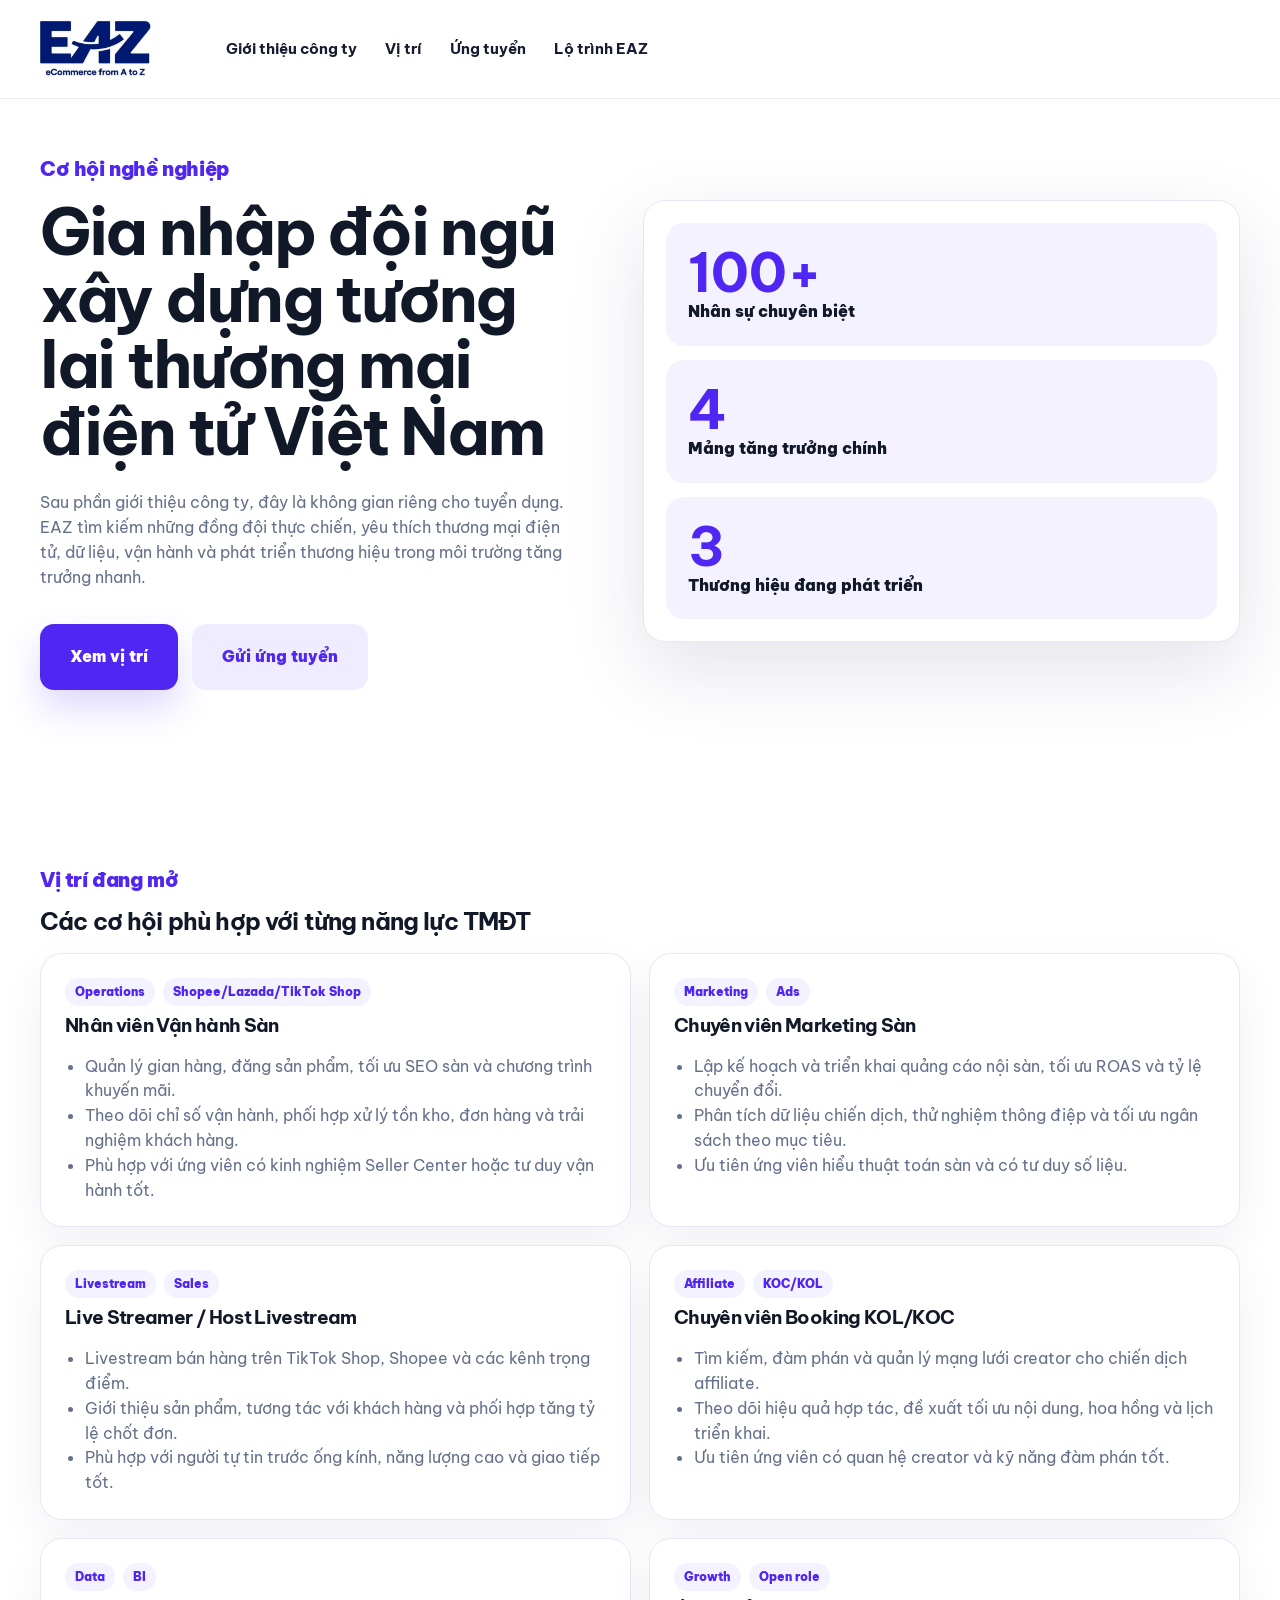
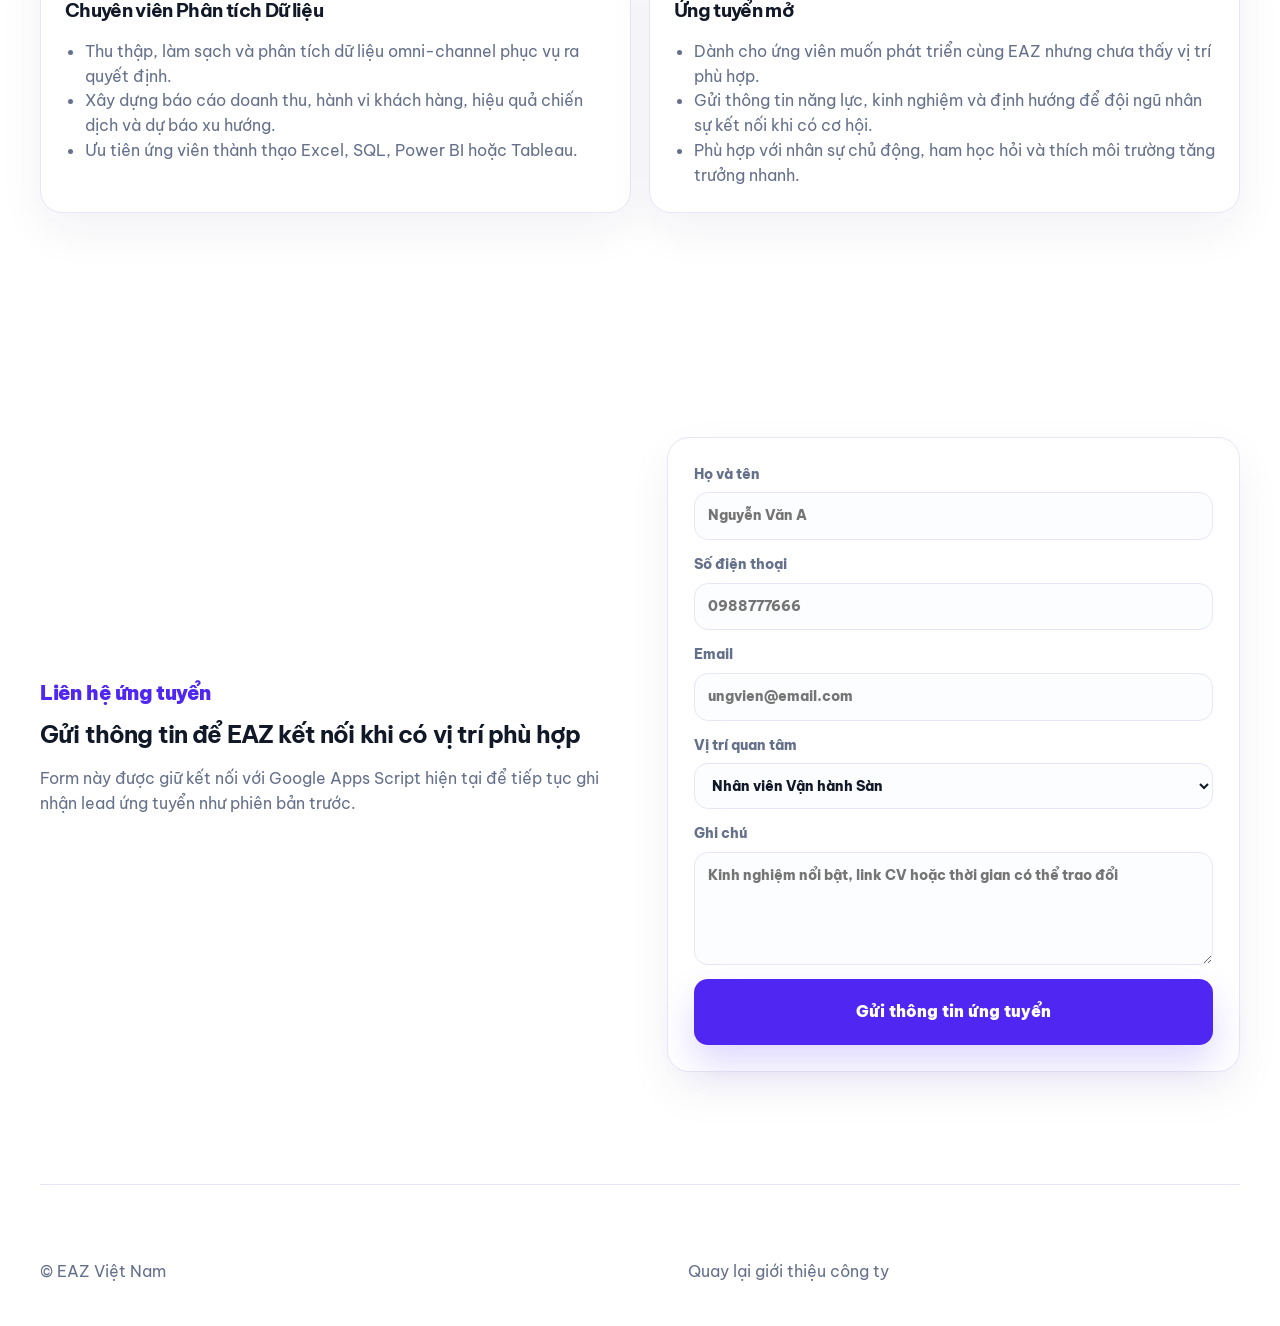
==== commit d7b080d5: "Redesign homepage like Nacelle reference" ====
--- a/recruitment.html
+++ b/recruitment.html
@@ -14,7 +14,7 @@
     <header class="site-header">
       <nav class="nav" aria-label="Điều hướng chính">
         <a class="brand" href="./index.html" aria-label="Trang chủ EAZ">
-          <img class="brand-logo-main" src="./assets/eaz-logo-primary.jpg" alt="EAZ Việt Nam" />
+          <img class="brand-logo-main" src="./assets/eaz-logo-nav.jpg" alt="EAZ Việt Nam" />
         </a>
         <button class="menu-button" type="button" aria-expanded="false" aria-controls="main-nav">Menu</button>
         <div class="nav-links" id="main-nav">
--- a/styles.css
+++ b/styles.css
@@ -2,19 +2,18 @@
 
 :root {
   color-scheme: light;
-  --ink: #061b3a;
-  --muted: #59677d;
-  --line: #dbe6f1;
-  --bg: #f7fbff;
+  --ink: #111827;
+  --muted: #65708b;
+  --soft: #f5f2ff;
+  --soft-2: #faf9ff;
+  --line: #e9e5f7;
   --surface: #ffffff;
-  --primary: #021f6f;
-  --primary-2: #0746a6;
-  --blue: #0aa8ff;
-  --sky: #dff5ff;
-  --pale: #f3fbff;
-  --green: #c8f5e4;
-  --pink: #ff5a91;
-  --shadow: 0 24px 80px rgba(6, 27, 58, 0.1);
+  --purple: #5027f2;
+  --purple-2: #7d2ff2;
+  --purple-3: #b12df6;
+  --blue: #072777;
+  --eaz: #001f73;
+  --shadow: 0 28px 80px rgba(37, 24, 93, 0.12);
   --font: "ZSFT-2119", "Nacelle", "Inter", "Be Vietnam Pro", system-ui, sans-serif;
 }
 
@@ -23,35 +22,57 @@
 body {
   margin: 0;
   color: var(--ink);
-  background: linear-gradient(180deg, #ffffff 0%, #f7fbff 42%, #ffffff 100%);
+  background: #fff;
   font-family: var(--font);
   line-height: 1.55;
 }
 a { color: inherit; text-decoration: none; }
 img { display: block; max-width: 100%; }
+h1, h2, h3, p { margin-top: 0; }
+h1, h2, h3 {
+  color: var(--ink);
+  letter-spacing: -0.035em;
+  line-height: 1.02;
+}
+p, li { color: var(--muted); }
 
 .announcement {
-  min-height: 42px;
+  position: relative;
+  min-height: 50px;
   display: grid;
   place-items: center;
-  background: #daf8e8;
-  color: #073b2d;
+  padding: 0 54px;
+  color: #fff;
+  background: linear-gradient(90deg, #5142e9 0%, #5627f2 55%, #8932f0 100%);
   font-size: 14px;
-  font-weight: 760;
+  font-weight: 800;
+}
+.announcement span { margin-left: 6px; }
+.announcement button {
+  position: absolute;
+  right: 18.5%;
+  top: 50%;
+  transform: translateY(-50%);
+  border: 0;
+  background: transparent;
+  color: #fff;
+  font: inherit;
+  font-size: 19px;
+  cursor: pointer;
 }
 
 .site-header {
   position: sticky;
   top: 0;
-  z-index: 20;
-  background: rgba(255, 255, 255, 0.88);
-  border-bottom: 1px solid rgba(219, 230, 241, 0.8);
-  backdrop-filter: blur(20px);
+  z-index: 30;
+  background: rgba(255, 255, 255, 0.94);
+  border-bottom: 1px solid rgba(233, 229, 247, 0.8);
+  backdrop-filter: blur(18px);
 }
 
 .nav,
+.hero,
 .section,
-.hero,
 .logo-strip,
 .footer {
   width: min(1200px, calc(100% - 48px));
@@ -59,531 +80,1173 @@
 }
 
 .nav {
-  min-height: 82px;
-  display: grid;
-  grid-template-columns: 220px minmax(0, 1fr) auto;
-  align-items: center;
-  gap: 22px;
-}
-
-.brand {
-  display: inline-flex;
-  align-items: center;
-}
-
+  min-height: 98px;
+  display: grid;
+  grid-template-columns: 160px minmax(0, 1fr) auto;
+  align-items: center;
+  gap: 26px;
+}
+.brand { display: inline-flex; align-items: center; }
 .brand-logo-main {
-  width: 174px;
-  height: 64px;
+  width: 148px;
+  height: 56px;
   object-fit: contain;
   object-position: left center;
 }
-
 .nav-links {
-  justify-self: center;
+  justify-self: start;
   display: flex;
   align-items: center;
-  gap: 6px;
-  color: #33435a;
-  font-size: 14px;
+  gap: 28px;
+  color: #161b2f;
+  font-size: 15px;
+  font-weight: 650;
+}
+.nav-links a:hover,
+.login-link:hover { color: var(--purple); }
+.nav-actions {
+  display: flex;
+  align-items: center;
+  gap: 22px;
+  font-size: 15px;
   font-weight: 760;
 }
-
-.nav-links a {
-  padding: 10px 12px;
-  border-radius: 999px;
-}
-
-.nav-links a:hover,
-.nav-pill {
-  color: var(--primary);
-  background: var(--pale);
-}
-
+.login-link { color: var(--purple); }
+.search-link {
+  width: 48px;
+  height: 48px;
+  display: grid;
+  place-items: center;
+  border: 1px solid #ece8f7;
+  border-radius: 50%;
+  background: #fff;
+  box-shadow: 0 10px 26px rgba(20, 18, 47, 0.06);
+  color: #15151c;
+  font-size: 30px;
+  line-height: 1;
+}
 .nav-cta,
 .menu-button,
 .button {
-  min-height: 46px;
+  min-height: 66px;
   display: inline-flex;
   align-items: center;
   justify-content: center;
+  gap: 8px;
   border: 0;
-  border-radius: 999px;
-  padding: 0 20px;
+  border-radius: 14px;
+  padding: 0 30px;
   cursor: pointer;
   font: inherit;
-  font-weight: 820;
-}
-
+  font-weight: 850;
+}
 .nav-cta,
 .button.primary {
   color: #fff;
-  background: var(--primary);
-  box-shadow: 0 10px 30px rgba(2, 31, 111, 0.2);
-}
-
+  background: var(--purple);
+  box-shadow: 0 18px 36px rgba(80, 39, 242, 0.18);
+}
 .button.secondary {
-  color: var(--primary);
-  background: #edf8ff;
-}
-
+  min-height: 54px;
+  color: var(--purple);
+  background: #f0ecff;
+}
+.button.light {
+  color: var(--purple);
+  background: #fff;
+}
 .menu-button {
   display: none;
+  min-height: 48px;
   border: 1px solid var(--line);
   background: #fff;
 }
 
 .hero {
-  min-height: calc(100vh - 124px);
-  display: grid;
-  grid-template-columns: minmax(0, 0.9fr) minmax(460px, 1.1fr);
-  gap: 64px;
-  align-items: center;
-  padding: 74px 0 54px;
-}
-
-h1, h2, h3, p { margin-top: 0; }
-h1, h2, h3 {
-  color: var(--ink);
-  letter-spacing: -0.03em;
+  min-height: 620px;
+  display: grid;
+  grid-template-columns: minmax(430px, 0.94fr) minmax(520px, 1.06fr);
+  gap: 74px;
+  align-items: center;
+  padding: 54px 0 62px;
+}
+.eyebrow {
+  margin: 0 0 14px;
+  color: var(--purple);
+  font-size: 20px;
+  font-weight: 850;
+  letter-spacing: -0.02em;
 }
 .hero h1 {
-  max-width: 760px;
-  margin: 0 0 22px;
-  font-size: clamp(46px, 6.4vw, 84px);
-  line-height: 0.96;
-}
-.section h2 {
-  margin: 0 0 18px;
-  font-size: clamp(32px, 4.2vw, 58px);
-  line-height: 1;
-}
-h3 { margin-bottom: 8px; line-height: 1.16; }
-p, li { color: var(--muted); }
-
-.eyebrow {
-  margin: 0 0 12px;
-  color: var(--primary-2);
-  font-size: 16px;
-  font-weight: 820;
-}
-
+  max-width: 700px;
+  margin: 0 0 26px;
+  font-size: clamp(58px, 5.1vw, 82px);
+  line-height: 1.02;
+}
 .hero-copy p {
-  max-width: 660px;
-  font-size: 19px;
-}
-
+  max-width: 650px;
+  margin-bottom: 0;
+  font-size: 18px;
+  line-height: 1.75;
+}
 .hero-actions {
   display: flex;
   flex-wrap: wrap;
-  gap: 12px;
-  margin-top: 30px;
+  gap: 14px;
+  margin-top: 34px;
 }
 
 .hero-stage {
   position: relative;
-  min-height: 560px;
-}
-
-.dashboard-card {
+  min-height: 500px;
+}
+.commerce-ui {
   position: relative;
   overflow: hidden;
-  min-height: 548px;
-  padding: 18px;
-  border: 1px solid rgba(196, 216, 236, 0.9);
-  border-radius: 22px;
-  background:
-    radial-gradient(circle at 20% 8%, rgba(10, 168, 255, 0.16), transparent 28%),
-    linear-gradient(135deg, #ffffff 0%, #f0f9ff 52%, #e8f5ff 100%);
+  min-height: 426px;
+  border-radius: 8px;
+  background: #fff;
   box-shadow: var(--shadow);
 }
-
-.window-bar {
+.ui-topbar {
+  height: 32px;
   display: flex;
-  gap: 7px;
-  padding: 8px 4px 14px;
-}
-.window-bar span {
-  width: 10px;
-  height: 10px;
+  align-items: center;
+  justify-content: space-between;
+  padding: 0 18px;
+  background: linear-gradient(90deg, #5a2df1, #bb20ef);
+}
+.ui-topbar img {
+  width: 86px;
+  height: 24px;
+  object-fit: contain;
+  object-position: left center;
+}
+.avatar-stack { display: flex; }
+.avatar-stack span {
+  width: 20px;
+  height: 20px;
+  margin-left: -5px;
+  border: 2px solid #fff;
   border-radius: 50%;
-  background: #a9c2dc;
-}
-
-.dashboard-head {
+  background: linear-gradient(135deg, #ffe7a6, #ff8cc4);
+}
+.avatar-stack span:nth-child(2) { background: linear-gradient(135deg, #a4f0ff, #6849ff); }
+.avatar-stack span:nth-child(3) { background: linear-gradient(135deg, #d9ffb7, #1fd29c); }
+.ui-content {
+  display: grid;
+  grid-template-columns: 40% 60%;
+  min-height: 394px;
+}
+.copy-panel {
+  padding: 24px 22px;
+  background: linear-gradient(180deg, #fbf9ff, #f3efff);
+}
+.tabs {
+  display: grid;
+  grid-template-columns: 1fr 1.2fr 1fr;
+  gap: 10px;
+  align-items: center;
+  margin-bottom: 18px;
+  color: #161b2f;
+  font-size: 12px;
+  font-weight: 750;
+}
+.tabs span {
+  height: 28px;
+  border-radius: 2px;
+  background: #ebe3ff;
+}
+.prompt-card,
+.result-card {
+  border: 1.5px solid rgba(80, 39, 242, 0.45);
+  border-radius: 5px;
+  background: rgba(255, 255, 255, 0.74);
+}
+.prompt-card { padding: 16px; }
+.prompt-card h3 {
+  margin-bottom: 8px;
+  font-size: 18px;
+}
+.prompt-card p {
+  margin: 0;
+  font-size: 13px;
+  line-height: 1.55;
+}
+.result-card {
+  margin-top: 18px;
+  padding: 14px;
+}
+.result-card strong {
+  display: block;
+  color: var(--purple);
+  font-size: 42px;
+  line-height: 1;
+}
+.result-card span {
+  color: var(--ink);
+  font-size: 13px;
+  font-weight: 760;
+}
+.store-panel {
+  display: grid;
+  grid-template-rows: 48px 1fr;
+  background: #fff;
+}
+.store-nav {
   display: flex;
   align-items: center;
-  justify-content: space-between;
-  gap: 16px;
-  margin-bottom: 16px;
-  padding: 16px;
-  border-radius: 18px;
-  background: var(--primary);
-  color: #fff;
-}
-.dashboard-head img {
-  width: 188px;
-  height: 76px;
+  justify-content: flex-end;
+  gap: 20px;
+  padding: 0 22px;
+  color: #15151c;
+  font-size: 12px;
+  font-weight: 760;
+}
+.store-hero {
+  position: relative;
+  display: grid;
+  place-items: center;
+  overflow: hidden;
+  margin: 0 20px 20px 0;
+  background: linear-gradient(135deg, #f7f7ff 0%, #eef8ff 54%, #fff5e3 100%);
+}
+.store-hero:after {
+  content: "";
+  position: absolute;
+  inset: 0;
+  background: linear-gradient(180deg, transparent 0%, rgba(17, 24, 39, 0.62) 100%);
+}
+.store-hero img {
+  width: 75%;
+  height: 270px;
   object-fit: contain;
-}
-.dashboard-head span {
-  color: #bfeaff;
-  font-weight: 820;
-}
-
-.dashboard-grid {
-  display: grid;
-  grid-template-columns: repeat(3, minmax(0, 1fr));
-  gap: 12px;
-}
-
-.dash-brand {
-  display: grid;
-  gap: 10px;
-  min-height: 142px;
-  align-content: center;
-  justify-items: center;
-  padding: 14px;
-  border: 1px solid rgba(219, 230, 241, 0.9);
-  border-radius: 18px;
-  background: rgba(255, 255, 255, 0.86);
-}
-.dash-brand img {
-  width: 118px;
-  height: 58px;
-  object-fit: contain;
-}
-
-.dashboard-line {
-  display: grid;
-  gap: 9px;
-  margin: 18px 0;
-}
-.dashboard-line span {
-  display: block;
-  height: 10px;
-  border-radius: 999px;
-  background: linear-gradient(90deg, rgba(2,31,111,0.14), rgba(10,168,255,0.42));
-}
-.dashboard-line span:nth-child(2) { width: 86%; }
-.dashboard-line span:nth-child(3) { width: 70%; }
-.dashboard-line span:nth-child(4) { width: 52%; }
-
-.dashboard-products {
-  display: grid;
-  grid-template-columns: 1fr 1fr 1fr;
-  gap: 14px;
-  align-items: end;
-}
-.dashboard-products img {
-  width: 100%;
-  height: 178px;
-  object-fit: contain;
-  padding: 10px;
-  border-radius: 18px;
-  background: rgba(255,255,255,0.88);
-}
-
-.floating-metric {
+  filter: drop-shadow(0 22px 28px rgba(17, 24, 39, 0.2));
+}
+.store-hero div {
   position: absolute;
   z-index: 2;
-  display: grid;
-  gap: 2px;
-  width: 176px;
-  padding: 17px;
-  border: 1px solid rgba(196, 216, 236, 0.8);
-  border-radius: 18px;
-  background: #fff;
-  box-shadow: var(--shadow);
-}
-.floating-metric strong {
-  color: var(--blue);
-  font-size: 34px;
-  line-height: 1;
-}
-.floating-metric span {
-  color: var(--primary);
+  left: 34px;
+  right: 34px;
+  bottom: 34px;
+  display: grid;
+  gap: 6px;
+  color: #fff;
+  text-align: center;
+}
+.store-hero strong {
+  font-size: 36px;
+  line-height: 0.95;
+  letter-spacing: -0.04em;
+}
+.store-hero span {
+  color: rgba(255,255,255,0.88);
+  font-weight: 760;
+}
+.segment-card {
+  position: absolute;
+  left: 66px;
+  right: 72px;
+  bottom: 6px;
+  z-index: 3;
+  display: grid;
+  grid-template-columns: repeat(3, minmax(0, 1fr));
+  gap: 16px;
+  padding: 18px;
+  border-radius: 8px;
+  background: #fff;
+  box-shadow: 0 18px 42px rgba(20, 18, 47, 0.12);
+}
+.segment-card article {
+  display: grid;
+  gap: 8px;
+  justify-items: center;
   font-size: 13px;
-  font-weight: 820;
-}
-.metric-a { right: -18px; top: 48px; }
-.metric-b { left: -34px; bottom: 48px; }
+  font-weight: 850;
+}
+.segment-card img {
+  width: 86px;
+  height: 54px;
+  object-fit: contain;
+}
+.name-chip {
+  position: absolute;
+  z-index: 4;
+  min-height: 34px;
+  display: inline-flex;
+  align-items: center;
+  border-radius: 999px;
+  padding: 0 14px;
+  color: #fff;
+  background: linear-gradient(90deg, #c02eed, #5b2df1);
+  box-shadow: 0 12px 25px rgba(80, 39, 242, 0.24);
+  font-size: 13px;
+  font-weight: 800;
+}
+.chip-a { left: -20px; top: 166px; }
+.chip-b { right: 48px; bottom: 130px; }
 
 .logo-strip {
-  display: grid;
-  grid-template-columns: 1.1fr repeat(3, minmax(140px, 1fr));
-  gap: 18px;
-  align-items: center;
-  padding: 20px 24px;
-  border: 1px solid rgba(219, 230, 241, 0.92);
-  border-radius: 22px;
-  background: #fff;
-  box-shadow: 0 16px 42px rgba(6,27,58,0.06);
-}
-.logo-strip span {
-  color: var(--muted);
-  font-weight: 820;
+  width: 100%;
+  max-width: none;
+  display: grid;
+  grid-template-columns: repeat(3, minmax(160px, 1fr));
+  gap: 56px;
+  align-items: center;
+  justify-items: center;
+  padding: 70px max(24px, calc((100vw - 1200px) / 2));
+  background: var(--soft);
 }
 .logo-strip img {
-  max-height: 58px;
-  width: 150px;
+  width: 178px;
+  height: 72px;
   object-fit: contain;
-  justify-self: center;
+  filter: grayscale(1);
+  opacity: 0.52;
 }
 
 .section {
-  padding: 92px 0;
-}
-.section-heading {
-  max-width: 790px;
-  margin-bottom: 32px;
-}
-
-.feature-split,
-.mission-board,
-.apply-section {
-  display: grid;
-  grid-template-columns: minmax(0, 1fr) minmax(420px, 1fr);
-  gap: 54px;
-  align-items: center;
-}
-
-.feature-media {
-  padding: 30px;
-  border: 1px solid rgba(219, 230, 241, 0.92);
-  border-radius: 22px;
-  background: #fff;
-  box-shadow: var(--shadow);
-}
-.feature-media img {
-  width: 100%;
-  height: 430px;
-  object-fit: contain;
-}
-
-.figures-section,
-.steps-section,
-.culture-section,
-.apply-section {
+  padding: 112px 0;
+}
+.center-heading {
+  max-width: 860px;
+  margin: 0 auto 76px;
+  text-align: center;
+}
+.center-heading h2,
+.section > h2,
+.guide-section h2,
+.roadmap-section h2 {
+  margin: 0;
+  font-size: clamp(38px, 4vw, 52px);
+  line-height: 1.08;
+}
+.center-heading p {
+  max-width: 760px;
+  margin: 18px auto 0;
+  font-size: 18px;
+  line-height: 1.75;
+}
+.intro-section {
   width: 100%;
   max-width: none;
   padding-left: max(24px, calc((100vw - 1200px) / 2));
   padding-right: max(24px, calc((100vw - 1200px) / 2));
 }
-
-.figures-section {
-  display: grid;
-  grid-template-columns: minmax(280px, 0.72fr) minmax(0, 1.28fr);
-  gap: 54px;
-  align-items: start;
-  background: #fff;
-}
-
-.figure-list,
-.value-grid,
-.roadmap,
-.steps-grid {
+.tilted-showcase {
+  min-height: 460px;
+  display: grid;
+  place-items: center;
+  background: var(--soft);
+}
+.recommended-card {
+  width: min(540px, 92vw);
+  min-height: 340px;
+  padding: 38px;
+  border: 2px solid var(--purple);
+  border-radius: 10px;
+  background: #fff;
+  box-shadow: 0 30px 80px rgba(80, 39, 242, 0.13);
+  transform: rotate(-3deg);
+  text-align: center;
+}
+.recommended-card h3 {
+  margin-bottom: 6px;
+  font-size: 24px;
+}
+.recommended-card > p {
+  margin-bottom: 28px;
+  font-size: 12px;
+}
+.product-row {
+  display: grid;
+  grid-template-columns: repeat(3, minmax(0, 1fr));
+  gap: 22px;
+}
+.product-row article {
+  display: grid;
+  gap: 8px;
+  justify-items: center;
+}
+.product-row img {
+  width: 96px;
+  height: 92px;
+  object-fit: contain;
+}
+.product-row strong {
+  color: var(--ink);
+  font-size: 14px;
+}
+.product-row span {
+  color: var(--muted);
+  font-size: 11px;
+}
+.product-row button {
+  width: 92px;
+  min-height: 30px;
+  border: 0;
+  border-radius: 4px;
+  color: #fff;
+  background: var(--purple);
+  font: inherit;
+  font-size: 11px;
+  font-weight: 800;
+}
+
+.benefit-section {
+  padding-top: 122px;
+  padding-bottom: 120px;
+}
+.benefit-grid,
+.roadmap {
+  display: grid;
+  grid-template-columns: repeat(3, minmax(0, 1fr));
+  gap: 80px;
+  text-align: center;
+}
+.benefit-grid article,
+.roadmap article {
+  display: grid;
+  gap: 18px;
+  justify-items: center;
+}
+.benefit-grid h3,
+.roadmap h3 {
+  margin: 14px 0 0;
+  font-size: 22px;
+}
+.benefit-grid p,
+.roadmap p {
+  max-width: 360px;
+  margin: 0;
+  font-size: 17px;
+  line-height: 1.8;
+}
+.icon-box {
+  width: 150px;
+  height: 150px;
+  border-radius: 26px;
+  background: #f4f0ff;
+  position: relative;
+}
+.icon-box:before,
+.icon-box:after {
+  content: "";
+  position: absolute;
+  background: var(--purple);
+}
+.cart-icon:before {
+  left: 38px;
+  top: 42px;
+  width: 66px;
+  height: 46px;
+  border: 9px solid var(--purple);
+  border-top: 0;
+  border-radius: 0 0 12px 12px;
+  background: #b8a7ff;
+}
+.cart-icon:after {
+  left: 31px;
+  top: 34px;
+  width: 16px;
+  height: 70px;
+  border-radius: 8px;
+  transform: rotate(-10deg);
+}
+.speed-icon:before {
+  inset: 34px;
+  border-radius: 50%;
+  background: conic-gradient(var(--purple) 0 42%, #9fb2ff 42% 78%, transparent 78%);
+}
+.speed-icon:after {
+  left: 70px;
+  top: 68px;
+  width: 44px;
+  height: 10px;
+  border-radius: 999px;
+  transform: rotate(-24deg);
+}
+.growth-icon:before {
+  left: 34px;
+  bottom: 34px;
+  width: 24px;
+  height: 28px;
+  border-radius: 7px;
+  box-shadow: 34px -12px 0 #b8a7ff, 68px -36px 0 #b8a7ff;
+}
+.growth-icon:after {
+  left: 38px;
+  top: 40px;
+  width: 80px;
+  height: 42px;
+  clip-path: polygon(0 74%, 16% 50%, 34% 60%, 56% 24%, 74% 34%, 100% 0, 100% 20%, 76% 54%, 58% 44%, 38% 82%, 18% 72%, 4% 92%);
+}
+
+.guide-section,
+.roadmap-section {
+  width: 100%;
+  max-width: none;
+  padding-left: max(24px, calc((100vw - 1200px) / 2));
+  padding-right: max(24px, calc((100vw - 1200px) / 2));
+  background: var(--soft);
+  text-align: center;
+}
+.top-rule {
+  width: 140px;
+  height: 5px;
+  margin: 0 auto 58px;
+  background: var(--purple);
+}
+.guide-section h2 {
+  margin-bottom: 88px;
+}
+.guide-cards {
   display: grid;
   grid-template-columns: repeat(2, minmax(0, 1fr));
+  gap: 30px;
+}
+.guide-cards article {
+  min-height: 326px;
+  padding: 54px 44px;
+  border-radius: 26px;
+  background: #fff;
+  text-align: left;
+}
+.guide-cards h3 {
+  margin-bottom: 28px;
+  font-size: 22px;
+}
+.guide-cards p {
+  display: flex;
   gap: 18px;
-}
-
-.figure-list article,
-.mission-card,
-.brand-card,
-.steps-grid article,
-.value-grid article,
-.roadmap article,
-.job-card,
-.apply-form,
-.talent-panel {
-  border: 1px solid rgba(219, 230, 241, 0.92);
-  border-radius: 22px;
-  background: #fff;
-  box-shadow: 0 18px 46px rgba(6,27,58,0.06);
-}
-
-.figure-list article {
-  min-height: 220px;
-  padding: 26px;
-}
-.figure-list strong {
-  display: block;
-  color: var(--blue);
-  font-size: clamp(48px, 6vw, 78px);
-  line-height: 1;
-  white-space: nowrap;
-}
-
-.mission-card {
-  padding: 28px;
-}
-.mission-card.vision {
-  grid-row: span 2;
+  align-items: flex-start;
+  font-size: 17px;
+}
+.guide-cards span {
+  width: 21px;
+  height: 21px;
+  flex: 0 0 21px;
+  display: grid;
+  place-items: center;
+  border-radius: 50%;
   color: #fff;
-  background: radial-gradient(circle at 80% 0%, rgba(10,168,255,0.28), transparent 30%), var(--primary);
-}
-.mission-card.vision h2,
-.mission-card.vision .eyebrow {
-  color: #fff;
-}
-.mission-card.vision p {
-  color: rgba(255,255,255,0.82);
-}
-
+  background: var(--purple);
+  font-size: 12px;
+}
+
+.brands-section {
+  padding-top: 132px;
+}
+.split-heading {
+  display: grid;
+  grid-template-columns: minmax(0, 0.98fr) minmax(360px, 0.82fr);
+  gap: 70px;
+  align-items: end;
+  margin-bottom: 60px;
+}
+.split-heading .top-rule {
+  margin-left: 0;
+  margin-bottom: 54px;
+}
+.split-heading h2 {
+  max-width: 660px;
+  margin: 0;
+  font-size: clamp(42px, 4.8vw, 60px);
+}
+.split-heading > p {
+  margin: 0;
+  font-size: 18px;
+  line-height: 1.75;
+}
 .brand-flow {
   display: grid;
   grid-template-columns: repeat(3, minmax(0, 1fr));
-  gap: 18px;
+  gap: 26px;
 }
 .brand-card {
   overflow: hidden;
   display: grid;
-  grid-template-rows: 280px 1fr;
+  grid-template-rows: 310px 1fr;
+  border: 1px solid var(--line);
+  border-radius: 22px;
+  background: #fff;
+  box-shadow: 0 22px 60px rgba(37, 24, 93, 0.08);
 }
 .brand-media {
   display: grid;
   place-items: center;
-  background: linear-gradient(135deg, #f8fbff, #eef7ff);
+  background: linear-gradient(135deg, #f7f3ff, #fdfcff);
 }
 .brand-product {
   width: 100%;
   height: 100%;
   object-fit: contain;
-  padding: 24px;
+  padding: 28px;
+  filter: drop-shadow(0 22px 24px rgba(17, 24, 39, 0.14));
 }
 .brand-body {
   display: grid;
-  gap: 10px;
+  gap: 12px;
   align-content: start;
-  padding: 24px;
+  padding: 30px;
 }
 .brand-logo {
-  width: 132px;
+  width: 134px;
   height: 58px;
   object-fit: contain;
   object-position: left center;
 }
-.gooby-card .brand-logo { width: 150px; }
-.cohee-card .brand-logo { width: 122px; }
-.rouya-card .brand-logo { width: 118px; }
-.gooby-card .brand-media { background: linear-gradient(135deg, #fff7ed, #fff1dc); }
-.cohee-card .brand-media { background: linear-gradient(135deg, #f7f3ff, #f1edff); }
-.rouya-card .brand-media { background: linear-gradient(135deg, #eef8ff, #fff6dd); }
+.brand-body h3 {
+  margin: 0;
+  font-size: 28px;
+}
+.brand-body p {
+  margin: 0;
+  line-height: 1.75;
+}
+.gooby-card .brand-media { background: linear-gradient(135deg, #fff7ec, #fff0d6); }
+.cohee-card .brand-media { background: linear-gradient(135deg, #f4f0ff, #fbf8ff); }
+.rouya-card .brand-media { background: linear-gradient(135deg, #eef7ff, #fff6dc); }
 
 .steps-section {
-  background: var(--pale);
-}
-.steps-grid {
-  grid-template-columns: repeat(4, minmax(0, 1fr));
-}
-.steps-grid article,
-.value-grid article,
-.roadmap article,
-.job-card {
+  display: grid;
+  grid-template-columns: minmax(300px, 0.78fr) minmax(560px, 1.22fr);
+  gap: 80px;
+  align-items: start;
+}
+.steps-copy {
+  position: sticky;
+  top: 150px;
+  padding-top: 8px;
+}
+.steps-copy h2 {
+  margin: 0 0 34px;
+  font-size: clamp(42px, 4.5vw, 58px);
+}
+.steps-list {
+  display: grid;
+  gap: 52px;
+}
+.steps-list article {
+  display: grid;
+  grid-template-columns: 280px minmax(0, 1fr);
+  gap: 32px;
+  align-items: center;
+}
+.mini-ui {
+  position: relative;
+  height: 178px;
+  border-radius: 24px;
+  background: var(--soft);
+}
+.mini-ui:before {
+  content: "";
+  position: absolute;
+  left: 44px;
+  right: 44px;
+  top: 28px;
+  height: 112px;
+  border-radius: 8px;
+  background: #fff;
+  box-shadow: 0 14px 32px rgba(37, 24, 93, 0.08);
+}
+.mini-ui span {
+  position: absolute;
+  left: 78px;
+  top: 54px;
+  width: 90px;
+  height: 62px;
+  border-radius: 12px;
+  background: linear-gradient(135deg, #c7b9ff, var(--purple));
+}
+.mini-ui strong {
+  position: absolute;
+  right: 44px;
+  bottom: 26px;
+  width: 42px;
+  height: 42px;
+  display: grid;
+  place-items: center;
+  border: 2px solid var(--purple);
+  border-radius: 50%;
+  color: #fff;
+  background: var(--purple);
+}
+.steps-list h3 {
+  margin-bottom: 18px;
+  font-size: 24px;
+}
+.steps-list p {
+  max-width: 500px;
+  margin: 0;
+  font-size: 18px;
+  line-height: 1.8;
+}
+
+.recommendation-section {
+  display: grid;
+  grid-template-columns: minmax(360px, 0.88fr) minmax(520px, 1.12fr);
+  gap: 80px;
+  align-items: center;
+}
+.recommendation-section .top-rule {
+  margin-left: 0;
+  margin-bottom: 58px;
+}
+.recommendation-section h2 {
+  margin-bottom: 46px;
+  font-size: clamp(40px, 4.2vw, 56px);
+}
+.recommendation-section > div > p {
+  max-width: 560px;
+  font-size: 18px;
+  line-height: 1.8;
+}
+.culture-points {
+  display: grid;
+  gap: 20px;
+  margin-top: 42px;
+}
+.culture-points p {
+  display: grid;
+  grid-template-columns: 84px 1fr;
+  align-items: center;
+  gap: 24px;
+  margin: 0;
+  color: var(--ink);
+  font-size: 22px;
+  font-weight: 850;
+}
+.culture-points span {
+  width: 84px;
+  height: 84px;
+  border-radius: 18px;
+  background: var(--soft);
+  position: relative;
+}
+.culture-points span:after {
+  content: "";
+  position: absolute;
+  inset: 26px;
+  border-radius: 50%;
+  background: var(--purple);
+}
+.recommendation-visual {
+  min-height: 540px;
+  display: grid;
+  place-items: center;
+  border-radius: 28px;
+  background: var(--soft);
+}
+.personal-card {
+  position: relative;
+  width: min(520px, 92%);
+  min-height: 320px;
+  display: grid;
+  grid-template-columns: 40% 60%;
+  align-items: stretch;
+  border-radius: 12px;
+  background: #fff;
+  box-shadow: 0 25px 70px rgba(37, 24, 93, 0.13);
+}
+.personal-left {
+  display: grid;
+  align-content: center;
+  gap: 18px;
+  padding: 26px;
+}
+.personal-left strong {
+  font-size: 20px;
+  line-height: 1.2;
+}
+.personal-left span {
+  height: 14px;
+  border-radius: 999px;
+  background: #e8e3f7;
+}
+.personal-left span:nth-child(2) { width: 76%; }
+.personal-left span:nth-child(3) { width: 58%; }
+.personal-card > img {
+  width: 100%;
+  height: 320px;
+  object-fit: contain;
   padding: 24px;
-}
-.steps-grid span,
-.value-grid span,
-.roadmap span {
-  color: var(--blue);
+  background: linear-gradient(135deg, #f7f7ff, #eef8ff);
+}
+.recent-card {
+  position: absolute;
+  right: -28px;
+  top: -36px;
+  width: 160px;
+  padding: 18px;
+  border-radius: 16px;
+  background: #fff;
+  box-shadow: var(--shadow);
+}
+.recent-card p {
+  margin: 10px 0 0;
+  color: var(--ink);
+  font-weight: 750;
+}
+
+.roadmap-section {
+  min-height: 610px;
+}
+.roadmap-section h2 {
+  margin-bottom: 90px;
+}
+.roadmap-section .button {
+  margin-top: 96px;
+}
+.money-icon:before {
+  left: 52px;
+  top: 42px;
+  width: 46px;
+  height: 46px;
+  border: 4px dotted var(--purple);
+  border-radius: 50%;
+  background: transparent;
+}
+.money-icon:after {
+  left: 69px;
+  top: 50px;
+  width: 12px;
+  height: 30px;
+  border-radius: 999px;
+}
+.basket-icon:before {
+  left: 50px;
+  top: 52px;
+  width: 50px;
+  height: 52px;
+  border-radius: 0 0 10px 10px;
+}
+.basket-icon:after {
+  left: 60px;
+  top: 34px;
+  width: 30px;
+  height: 24px;
+  border: 6px solid #b8a7ff;
+  border-bottom: 0;
+  border-radius: 18px 18px 0 0;
+  background: transparent;
+}
+.trophy-icon:before {
+  left: 54px;
+  top: 38px;
+  width: 42px;
+  height: 54px;
+  border-radius: 8px 8px 18px 18px;
+}
+.trophy-icon:after {
+  left: 43px;
+  top: 90px;
+  width: 64px;
+  height: 12px;
+  border-radius: 999px;
+}
+
+.purple-cta {
+  min-height: 598px;
+  display: grid;
+  grid-template-columns: minmax(380px, 0.9fr) minmax(520px, 1.1fr);
+  gap: 60px;
+  align-items: center;
+  padding: 76px max(24px, calc((100vw - 1200px) / 2));
+  color: #fff;
+  background: var(--purple);
+}
+.purple-cta h2 {
+  max-width: 680px;
+  margin-bottom: 38px;
+  color: #fff;
+  font-size: clamp(42px, 4.5vw, 58px);
+}
+.cta-collage {
+  position: relative;
+  min-height: 410px;
+}
+.cta-window {
+  position: absolute;
+  left: 120px;
+  top: 128px;
+  width: 390px;
+  height: 210px;
+  display: grid;
+  place-items: center;
+  border-radius: 10px;
+  background: #fff;
+  box-shadow: 0 28px 80px rgba(16, 8, 70, 0.3);
+}
+.cta-window img {
+  width: 220px;
+  height: 90px;
+  object-fit: contain;
+}
+.cta-window span {
+  color: var(--purple);
   font-weight: 850;
 }
-.value-grid,
-.roadmap {
-  grid-template-columns: repeat(3, minmax(0, 1fr));
-}
-
-.final-cta {
-  text-align: center;
-  padding-top: 102px;
-  padding-bottom: 102px;
-}
-.final-cta h2 {
-  max-width: 860px;
-  margin-left: auto;
-  margin-right: auto;
-}
-
-.recruitment-hero { min-height: 560px; }
-.talent-panel { display: grid; gap: 14px; padding: 20px; }
-.talent-panel div { padding: 20px; border-radius: 18px; background: var(--pale); }
-.talent-panel strong { display: block; color: var(--blue); font-size: 54px; line-height: 1; }
-.talent-panel span { color: var(--primary); font-weight: 820; }
-.jobs-grid { display: grid; grid-template-columns: repeat(2, minmax(0, 1fr)); gap: 18px; }
-.job-tags { display: flex; flex-wrap: wrap; gap: 8px; margin-bottom: 10px; }
-.job-tags span { display: inline-flex; min-height: 28px; align-items: center; border-radius: 999px; padding: 0 10px; color: var(--primary); background: var(--pale); font-size: 12px; font-weight: 820; }
-.job-card ul { margin: 0; padding-left: 20px; }
-.apply-section { background: #fff; }
-.apply-form { display: grid; gap: 14px; padding: 26px; }
-label { display: grid; gap: 7px; color: var(--muted); font-size: 14px; font-weight: 760; }
-input, select, textarea { width: 100%; border: 1px solid var(--line); border-radius: 14px; background: #fbfdff; color: var(--ink); font: inherit; padding: 12px 13px; outline: none; }
-textarea { resize: vertical; }
-input:focus, select:focus, textarea:focus { border-color: var(--primary-2); box-shadow: 0 0 0 3px var(--sky); }
+.cta-product {
+  position: absolute;
+  z-index: 2;
+  width: 210px;
+  height: 190px;
+  object-fit: contain;
+  padding: 18px;
+  border-radius: 10px;
+  background: #fff;
+  box-shadow: 0 22px 62px rgba(16, 8, 70, 0.22);
+}
+.cta-product.one { left: 36px; top: 44px; transform: rotate(-8deg); }
+.cta-product.two { right: 76px; top: 62px; transform: rotate(4deg); }
+.cta-product.three { right: 18px; bottom: 42px; transform: rotate(8deg); }
 
 .footer {
-  display: flex;
-  justify-content: space-between;
-  gap: 18px;
-  padding: 30px 0 44px;
+  display: grid;
+  grid-template-columns: minmax(280px, 1.2fr) minmax(320px, 1fr) auto;
+  gap: 72px;
+  align-items: start;
+  padding: 74px 0 42px;
   color: var(--muted);
   border-top: 1px solid var(--line);
 }
-.toast { position: fixed; right: 18px; bottom: 18px; z-index: 50; max-width: min(360px, calc(100% - 36px)); padding: 13px 15px; border-radius: 14px; color: #fff; background: var(--primary); box-shadow: var(--shadow); }
-
-@media (max-width: 980px) {
+.footer img {
+  width: 152px;
+  height: 58px;
+  object-fit: contain;
+  object-position: left center;
+  margin-bottom: 18px;
+}
+.footer p {
+  max-width: 360px;
+  margin: 0;
+  line-height: 1.7;
+}
+.footer nav {
+  display: grid;
+  grid-template-columns: repeat(2, minmax(120px, 1fr));
+  gap: 16px 34px;
+  color: var(--ink);
+  font-weight: 720;
+}
+.footer > span {
+  align-self: end;
+  white-space: nowrap;
+}
+
+.recruitment-hero { min-height: 560px; }
+.talent-panel {
+  display: grid;
+  gap: 14px;
+  padding: 22px;
+  border: 1px solid var(--line);
+  border-radius: 22px;
+  background: #fff;
+  box-shadow: var(--shadow);
+}
+.talent-panel div {
+  padding: 22px;
+  border-radius: 18px;
+  background: var(--soft);
+}
+.talent-panel strong {
+  display: block;
+  color: var(--purple);
+  font-size: 54px;
+  line-height: 1;
+}
+.talent-panel span { color: var(--ink); font-weight: 820; }
+.jobs-grid {
+  display: grid;
+  grid-template-columns: repeat(2, minmax(0, 1fr));
+  gap: 18px;
+}
+.job-card,
+.apply-form {
+  border: 1px solid var(--line);
+  border-radius: 22px;
+  background: #fff;
+  box-shadow: 0 18px 46px rgba(37, 24, 93, 0.06);
+}
+.job-card { padding: 24px; }
+.job-tags {
+  display: flex;
+  flex-wrap: wrap;
+  gap: 8px;
+  margin-bottom: 10px;
+}
+.job-tags span {
+  min-height: 28px;
+  display: inline-flex;
+  align-items: center;
+  border-radius: 999px;
+  padding: 0 10px;
+  color: var(--purple);
+  background: var(--soft);
+  font-size: 12px;
+  font-weight: 820;
+}
+.job-card ul { margin: 0; padding-left: 20px; }
+.apply-section {
+  display: grid;
+  grid-template-columns: minmax(0, 1fr) minmax(420px, 1fr);
+  gap: 54px;
+  align-items: center;
+  width: 100%;
+  max-width: none;
+  padding-left: max(24px, calc((100vw - 1200px) / 2));
+  padding-right: max(24px, calc((100vw - 1200px) / 2));
+  background: #fff;
+}
+.apply-form {
+  display: grid;
+  gap: 14px;
+  padding: 26px;
+}
+label {
+  display: grid;
+  gap: 7px;
+  color: var(--muted);
+  font-size: 14px;
+  font-weight: 760;
+}
+input, select, textarea {
+  width: 100%;
+  border: 1px solid var(--line);
+  border-radius: 14px;
+  background: #fbfdff;
+  color: var(--ink);
+  font: inherit;
+  padding: 12px 13px;
+  outline: none;
+}
+textarea { resize: vertical; }
+input:focus, select:focus, textarea:focus {
+  border-color: var(--purple);
+  box-shadow: 0 0 0 3px #eee9ff;
+}
+.toast {
+  position: fixed;
+  right: 18px;
+  bottom: 18px;
+  z-index: 50;
+  max-width: min(360px, calc(100% - 36px));
+  padding: 13px 15px;
+  border-radius: 14px;
+  color: #fff;
+  background: var(--purple);
+  box-shadow: var(--shadow);
+}
+
+@media (max-width: 1040px) {
+  .announcement button { right: 18px; }
   .nav {
     grid-template-columns: 1fr auto;
-    padding: 12px 0;
+    min-height: 82px;
   }
   .menu-button { display: inline-flex; }
-  .nav-cta { display: none; }
+  .nav-actions { display: none; }
   .nav-links {
     display: none;
     grid-column: 1 / -1;
     width: 100%;
     flex-direction: column;
     align-items: stretch;
+    gap: 8px;
+    padding-bottom: 16px;
   }
   .nav-links.open { display: flex; }
   .hero,
-  .feature-split,
-  .mission-board,
-  .apply-section,
-  .figures-section { grid-template-columns: 1fr; }
-  .hero-stage { min-height: auto; }
-  .floating-metric { position: static; width: auto; margin-top: 12px; }
-  .logo-strip,
+  .steps-section,
+  .recommendation-section,
+  .purple-cta,
+  .split-heading,
+  .apply-section {
+    grid-template-columns: 1fr;
+  }
+  .hero-stage { min-height: 560px; }
+  .steps-copy { position: static; }
+  .steps-list article { grid-template-columns: 240px minmax(0, 1fr); }
   .brand-flow,
-  .steps-grid,
-  .value-grid,
+  .benefit-grid,
   .roadmap,
+  .guide-cards,
   .jobs-grid { grid-template-columns: repeat(2, minmax(0, 1fr)); }
-}
-
-@media (max-width: 640px) {
+  .purple-cta { min-height: auto; }
+}
+
+@media (max-width: 700px) {
   .nav,
+  .hero,
   .section,
-  .hero,
-  .logo-strip,
   .footer { width: min(100% - 24px, 1200px); }
-  .brand-logo-main { width: 140px; }
+  .announcement {
+    min-height: 44px;
+    padding: 0 40px 0 12px;
+    text-align: center;
+    font-size: 12px;
+  }
+  .brand-logo-main { width: 126px; }
   .hero {
     min-height: auto;
-    padding: 44px 0;
+    grid-template-columns: 1fr;
+    gap: 40px;
+    padding: 44px 0 54px;
   }
   .hero h1 { font-size: 42px; }
-  .dashboard-grid,
-  .dashboard-products,
+  .hero-copy p { font-size: 16px; }
+  .button,
+  .nav-cta { min-height: 54px; width: 100%; }
+  .hero-actions { display: grid; }
+  .ui-content,
+  .segment-card,
   .logo-strip,
-  .figure-list,
+  .product-row,
   .brand-flow,
-  .steps-grid,
-  .value-grid,
+  .benefit-grid,
   .roadmap,
+  .guide-cards,
   .jobs-grid { grid-template-columns: 1fr; }
-  .dashboard-head { flex-direction: column; align-items: flex-start; }
-  .dashboard-products img { height: 190px; }
-  .feature-media img { height: 280px; }
-  .brand-card { grid-template-rows: 230px 1fr; }
-  .footer { flex-direction: column; }
-}
+  .hero-stage { min-height: auto; }
+  .commerce-ui { min-height: auto; }
+  .copy-panel { display: none; }
+  .store-panel { min-height: 360px; }
+  .segment-card {
+    position: static;
+    margin-top: 16px;
+  }
+  .name-chip { display: none; }
+  .store-hero { margin: 0 14px 14px; }
+  .store-hero img { height: 230px; }
+  .logo-strip { gap: 22px; padding-top: 46px; padding-bottom: 46px; }
+  .section { padding: 72px 0; }
+  .center-heading { margin-bottom: 46px; }
+  .center-heading h2,
+  .guide-section h2,
+  .roadmap-section h2,
+  .section > h2 { font-size: 34px; }
+  .recommended-card {
+    padding: 24px;
+    transform: none;
+  }
+  .benefit-grid { gap: 42px; }
+  .icon-box { width: 116px; height: 116px; }
+  .guide-cards article { padding: 30px 24px; }
+  .steps-list article { grid-template-columns: 1fr; }
+  .mini-ui { height: 150px; }
+  .recommendation-visual { min-height: auto; padding: 26px 0; }
+  .personal-card { grid-template-columns: 1fr; }
+  .recent-card { position: static; width: auto; margin: 14px; }
+  .purple-cta { padding-top: 62px; padding-bottom: 62px; }
+  .cta-collage { min-height: 360px; }
+  .cta-window { left: 0; right: 0; top: 105px; width: 100%; }
+  .cta-product { width: 150px; height: 138px; }
+  .cta-product.one { left: 0; top: 0; }
+  .cta-product.two { right: 0; top: 18px; }
+  .cta-product.three { right: 20px; bottom: 0; }
+  .footer {
+    grid-template-columns: 1fr;
+    gap: 28px;
+  }
+}
